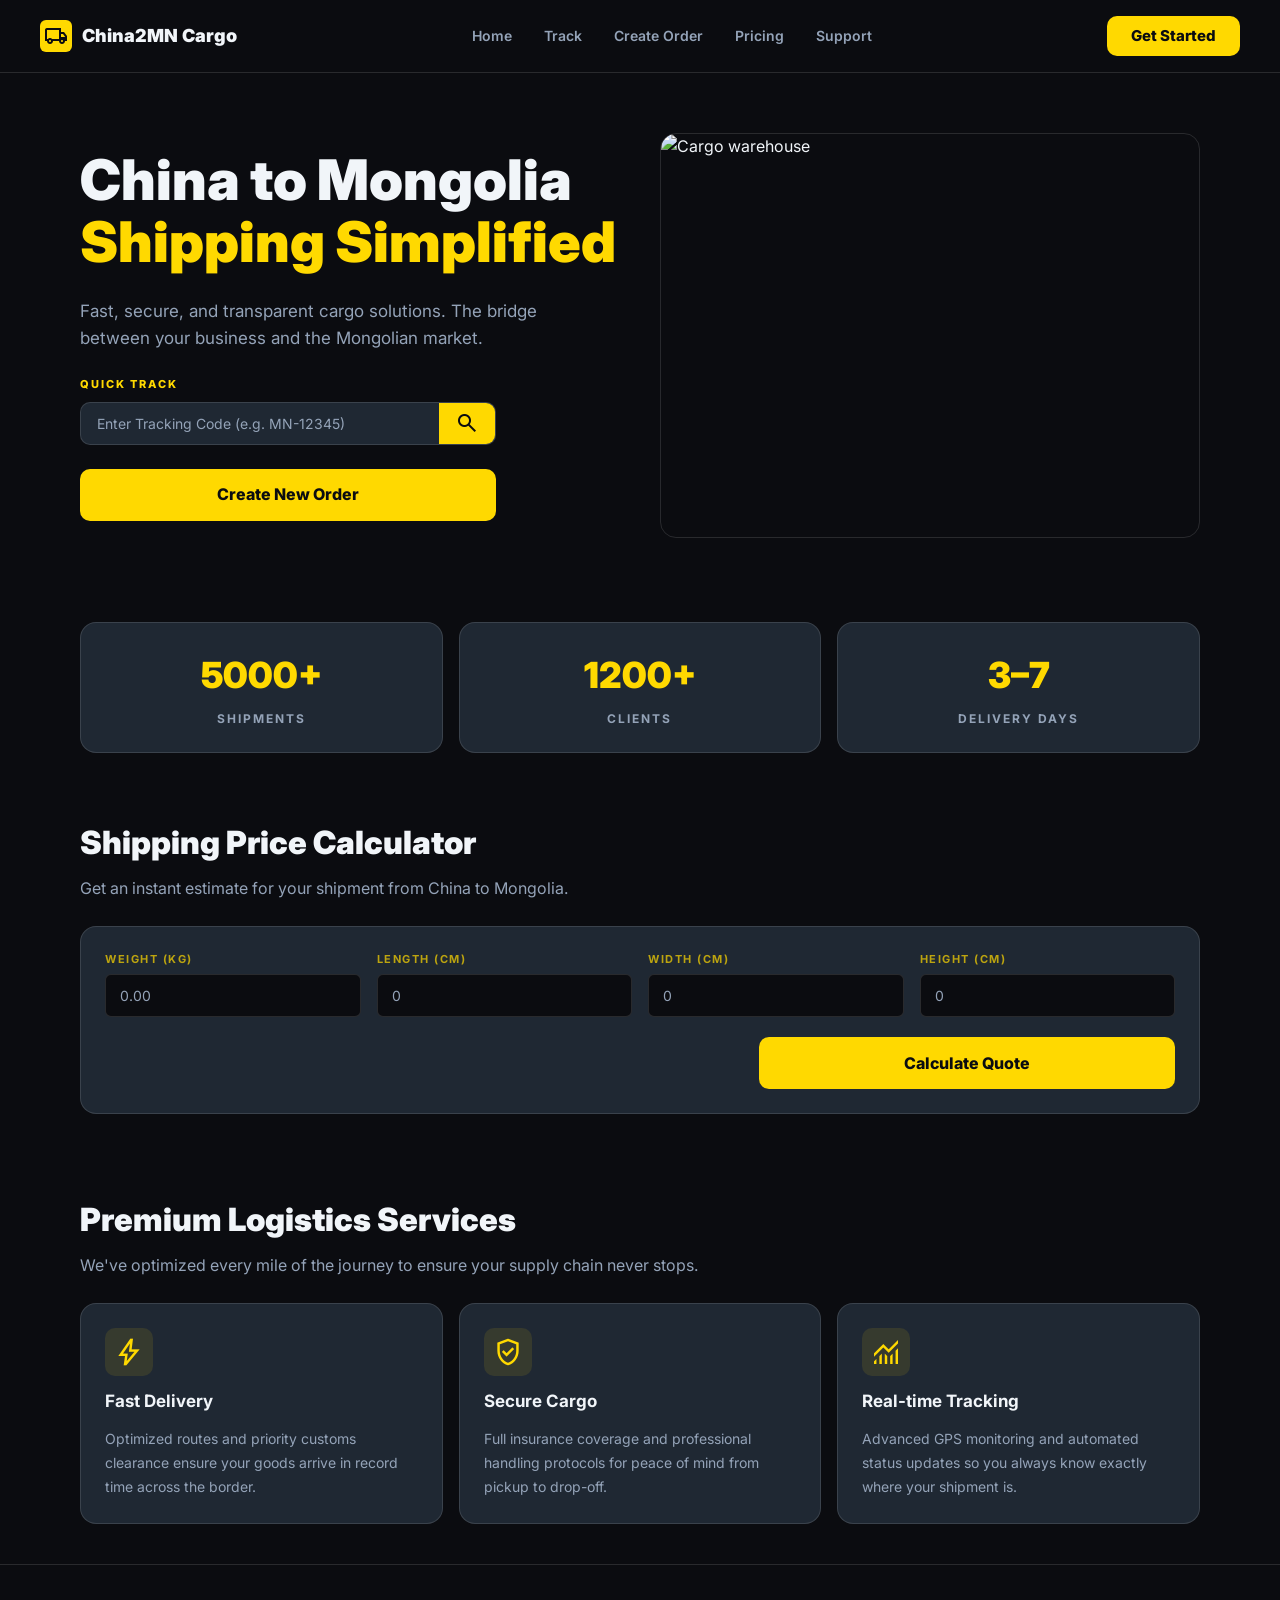
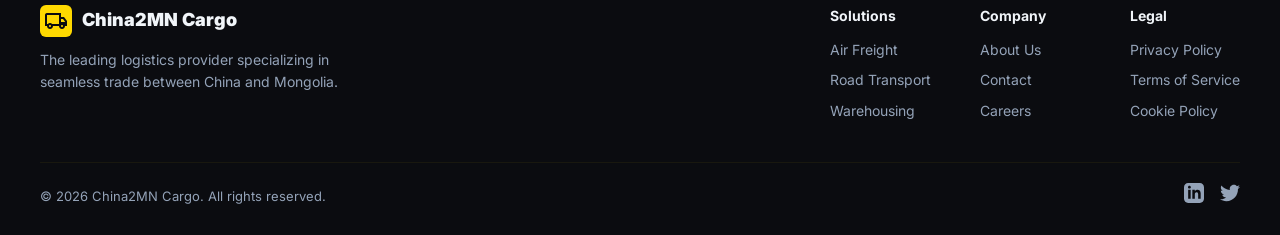
==== index.html @ a844bde8 "added: html n css" ====
<!DOCTYPE html>
<html lang="en">
<head>
  <meta charset="utf-8" />
  <meta name="viewport" content="width=device-width, initial-scale=1.0" />
  <title>China2MN Cargo | Shipping Simplified</title>
  <link rel="stylesheet" href="styles.css" />
  <link href="https://fonts.googleapis.com/css2?family=Inter:wght@400;600;800;900&display=swap" rel="stylesheet" />
  <link href="https://fonts.googleapis.com/css2?family=Material+Symbols+Outlined:wght,FILL@100..700,0..1&display=swap" rel="stylesheet" />
</head>
<body>

  <header>
    <a href="/" class="logo">
      <span class="logo-icon">
        <span class="material-symbols-outlined">local_shipping</span>
      </span>
      China2MN Cargo
    </a>

    <nav>
      <a href="#">Home</a>
      <a href="#">Track</a>
      <a href="#">Create Order</a>
      <a href="#">Pricing</a>
      <a href="#">Support</a>
    </nav>

    <a href="#" class="btn">Get Started</a>
  </header>

  <main>

    <!-- Hero -->
    <section class="hero">
      <div class="hero-text">
        <h1>China to Mongolia <span>Shipping Simplified</span></h1>
        <p>Fast, secure, and transparent cargo solutions. The bridge between your business and the Mongolian market.</p>

        <div class="track">
          <label>Quick Track</label>
          <div class="track-input">
            <input type="text" placeholder="Enter Tracking Code (e.g. MN-12345)" />
            <button>
              <span class="material-symbols-outlined">search</span>
            </button>
          </div>
        </div>

        <a href="#" class="btn big">Create New Order</a>
      </div>

      <div class="hero-img">
        <img
          src="https://lh3.googleusercontent.com/aida-public/[base64]"
          alt="Cargo warehouse"
        />
      </div>
    </section>

    <!-- Stats -->
    <section class="stats">
      <div class="stat">
        <strong>5000+</strong>
        <span>Shipments</span>
      </div>
      <div class="stat">
        <strong>1200+</strong>
        <span>Clients</span>
      </div>
      <div class="stat">
        <strong>3–7</strong>
        <span>Delivery Days</span>
      </div>
    </section>

    <!-- Calculator -->
    <section class="calc">
      <h2>Shipping Price Calculator</h2>
      <p>Get an instant estimate for your shipment from China to Mongolia.</p>

      <form>
        <div class="fields">
          <div class="field">
            <label for="weight">Weight (kg)</label>
            <input id="weight" type="number" placeholder="0.00" />
          </div>
          <div class="field">
            <label for="length">Length (cm)</label>
            <input id="length" type="number" placeholder="0" />
          </div>
          <div class="field">
            <label for="width">Width (cm)</label>
            <input id="width" type="number" placeholder="0" />
          </div>
          <div class="field">
            <label for="height">Height (cm)</label>
            <input id="height" type="number" placeholder="0" />
          </div>
        </div>
        <button type="submit" class="btn big">Calculate Quote</button>
      </form>
    </section>

    <!-- Services -->
    <section class="services">
      <h2>Premium Logistics Services</h2>
      <p>We've optimized every mile of the journey to ensure your supply chain never stops.</p>

      <div class="cards">
        <div class="card">
          <span class="material-symbols-outlined">bolt</span>
          <h3>Fast Delivery</h3>
          <p>Optimized routes and priority customs clearance ensure your goods arrive in record time across the border.</p>
        </div>
        <div class="card">
          <span class="material-symbols-outlined">verified_user</span>
          <h3>Secure Cargo</h3>
          <p>Full insurance coverage and professional handling protocols for peace of mind from pickup to drop-off.</p>
        </div>
        <div class="card">
          <span class="material-symbols-outlined">monitoring</span>
          <h3>Real-time Tracking</h3>
          <p>Advanced GPS monitoring and automated status updates so you always know exactly where your shipment is.</p>
        </div>
      </div>
    </section>

  </main>

  <footer>
    <div class="footer-top">
      <div class="footer-brand">
        <a href="/" class="logo">
          <span class="logo-icon">
            <span class="material-symbols-outlined">local_shipping</span>
          </span>
          China2MN Cargo
        </a>
        <p>The leading logistics provider specializing in seamless trade between China and Mongolia.</p>
      </div>

      <div class="footer-links">
        <div>
          <h4>Solutions</h4>
          <a href="#">Air Freight</a>
          <a href="#">Road Transport</a>
          <a href="#">Warehousing</a>
        </div>
        <div>
          <h4>Company</h4>
          <a href="#">About Us</a>
          <a href="#">Contact</a>
          <a href="#">Careers</a>
        </div>
        <div>
          <h4>Legal</h4>
          <a href="#">Privacy Policy</a>
          <a href="#">Terms of Service</a>
          <a href="#">Cookie Policy</a>
        </div>
      </div>
    </div>

    <div class="footer-bottom">
      <small>© 2026 China2MN Cargo. All rights reserved.</small>
      <div class="socials">
        <a href="#">
          <svg viewBox="0 0 24 24"><path d="M19 0h-14c-2.761 0-5 2.239-5 5v14c0 2.761 2.239 5 5 5h14c2.762 0 5-2.239 5-5v-14c0-2.761-2.238-5-5-5zm-11 19h-3v-11h3v11zm-1.5-12.268c-.966 0-1.75-.79-1.75-1.764s.784-1.764 1.75-1.764 1.75.79 1.75 1.764-.783 1.764-1.75 1.764zm13.5 12.268h-3v-5.604c0-3.368-4-3.113-4 0v5.604h-3v-11h3v1.765c1.396-2.586 7-2.777 7 2.476v6.759z"/></svg>
        </a>
        <a href="#">
          <svg viewBox="0 0 24 24"><path d="M24 4.557c-.883.392-1.832.656-2.828.775 1.017-.609 1.798-1.574 2.165-2.724-.951.564-2.005.974-3.127 1.195-.897-.957-2.178-1.555-3.594-1.555-3.179 0-5.515 2.966-4.797 6.045-4.091-.205-7.719-2.165-10.148-5.144-1.29 2.213-.669 5.108 1.523 6.574-.806-.026-1.566-.247-2.229-.616-.054 2.281 1.581 4.415 3.949 4.89-.693.188-1.452.232-2.224.084.626 1.956 2.444 3.379 4.6 3.419-2.07 1.623-4.678 2.348-7.29 2.04 2.179 1.397 4.768 2.212 7.548 2.212 9.142 0 14.307-7.721 13.995-14.646.962-.695 1.797-1.562 2.457-2.549z"/></svg>
        </a>
      </div>
    </div>
  </footer>

</body>
</html>
---- styles.css ----
:root {
  --yellow: #ffd900;
  --bg: #0b0c10;
  --surface: #1f2833;
  --text: #f1f5f9;
  --muted: #94a3b8;
  --border: rgba(255,255,255,.12);
}

/* === Base === */

* {
  box-sizing: border-box;
  margin: 0;
  padding: 0;
}

body {
  font-family: 'Inter', sans-serif;
  background: var(--bg);
  color: var(--text);
  line-height: 1.6;
}

a {
  color: inherit;
  text-decoration: none;
}

img {
  display: block;
  max-width: 100%;
}


/* === Button === */

.btn {
  display: inline-flex;
  align-items: center;
  justify-content: center;
  background: var(--yellow);
  color: var(--bg);
  border: none;
  border-radius: 10px;
  font-family: inherit;
  font-weight: 800;
  font-size: 15px;
  padding: 0 24px;
  height: 40px;
  cursor: pointer;
}

.btn:hover {
  opacity: 0.85;
}

.btn.big {
  height: 52px;
  font-size: 16px;
  width: 100%;
  max-width: 26rem;
}


/* === Logo === */

.logo {
  display: flex;
  align-items: center;
  gap: 10px;
  font-weight: 900;
  font-size: 18px;
}

.logo-icon {
  display: flex;
  align-items: center;
  justify-content: center;
  width: 32px;
  height: 32px;
  background: var(--yellow);
  border-radius: 6px;
  color: var(--bg);
}


/* === Header === */

header {
  display: flex;
  align-items: center;
  justify-content: space-between;
  gap: 2rem;
  padding: 16px 40px;
  background: var(--bg);
  border-bottom: 1px solid var(--border);
  position: sticky;
  top: 0;
}

header nav {
  display: none;
  gap: 32px;
}

header nav a {
  font-size: 14px;
  font-weight: 600;
  color: var(--muted);
}

header nav a:hover {
  color: var(--yellow);
}

@media (min-width: 768px) {
  header nav {
    display: flex;
  }
}


/* === Hero === */

.hero {
  display: flex;
  flex-direction: column;
  gap: 40px;
  padding: 60px 40px;
  max-width: 1200px;
  margin: 0 auto;
}

@media (min-width: 960px) {
  .hero {
    flex-direction: row;
    align-items: center;
  }
}

.hero-text {
  flex: 1;
  display: flex;
  flex-direction: column;
  gap: 24px;
}

.hero-text h1 {
  font-size: 56px;
  font-weight: 900;
  line-height: 1.1;
}

.hero-text h1 span {
  color: var(--yellow);
}

.hero-text > p {
  font-size: 17px;
  color: var(--muted);
  max-width: 500px;
}

.track label {
  display: block;
  font-size: 11px;
  font-weight: 800;
  text-transform: uppercase;
  letter-spacing: 2px;
  color: var(--yellow);
  margin-bottom: 8px;
}

.track-input {
  display: flex;
  width: 100%;
  max-width: 26rem;
  border: 1px solid var(--border);
  border-radius: 10px;
  overflow: hidden;
  background: var(--surface);
}

.track-input:focus-within {
  border-color: var(--yellow);
}

.track-input input {
  flex: 1;
  background: none;
  border: none;
  outline: none;
  padding: 12px 16px;
  font-family: inherit;
  font-size: 14px;
  color: var(--text);
}

.track-input input::placeholder {
  color: var(--muted);
}

.track-input button {
  display: flex;
  align-items: center;
  padding: 0 16px;
  background: var(--yellow);
  color: var(--bg);
  border: none;
  cursor: pointer;
}

.hero-img {
  flex: 1;
}

.hero-img img {
  width: 100%;
  aspect-ratio: 4/3;
  object-fit: cover;
  border-radius: 16px;
  border: 1px solid var(--border);
}


/* === Stats === */

.stats {
  display: grid;
  grid-template-columns: repeat(3, 1fr);
  gap: 16px;
  padding: 24px 40px;
  max-width: 1200px;
  margin: 0 auto;
}

.stat {
  display: flex;
  flex-direction: column;
  align-items: center;
  gap: 4px;
  padding: 24px;
  text-align: center;
  border: 1px solid var(--border);
  border-radius: 16px;
  background: var(--surface);
}

.stat strong {
  font-size: 36px;
  font-weight: 900;
  color: var(--yellow);
}

.stat span {
  font-size: 12px;
  font-weight: 700;
  text-transform: uppercase;
  letter-spacing: 2px;
  color: var(--muted);
}


/* === Calculator === */

.calc {
  padding: 40px;
  max-width: 1200px;
  margin: 0 auto;
}

.calc h2 {
  font-size: 32px;
  font-weight: 900;
  margin-bottom: 8px;
}

.calc > p {
  color: var(--muted);
  margin-bottom: 24px;
}

.calc form {
  background: var(--surface);
  border: 1px solid var(--border);
  border-radius: 16px;
  padding: 24px;
}

.fields {
  display: grid;
  grid-template-columns: 1fr;
  gap: 16px;
  margin-bottom: 20px;
}

@media (min-width: 640px) {
  .fields { grid-template-columns: repeat(2, 1fr); }
}

@media (min-width: 960px) {
  .fields { grid-template-columns: repeat(4, 1fr); }
}

.field {
  display: flex;
  flex-direction: column;
  gap: 6px;
}

.field label {
  font-size: 11px;
  font-weight: 700;
  text-transform: uppercase;
  letter-spacing: 1.5px;
  color: rgba(255, 217, 0, 0.7);
}

.field input {
  background: var(--bg);
  border: 1px solid var(--border);
  border-radius: 6px;
  padding: 12px 14px;
  font-family: inherit;
  font-size: 14px;
  color: var(--text);
  outline: none;
}

.field input:focus {
  border-color: var(--yellow);
}

.field input::placeholder {
  color: var(--muted);
}

.calc form .btn {
  display: flex;
  margin-left: auto;
}


/* === Services === */

.services {
  padding: 40px;
  max-width: 1200px;
  margin: 0 auto;
}

.services h2 {
  font-size: 32px;
  font-weight: 900;
  margin-bottom: 8px;
}

.services > p {
  color: var(--muted);
  margin-bottom: 24px;
}

.cards {
  display: grid;
  grid-template-columns: 1fr;
  gap: 16px;
}

@media (min-width: 640px) {
  .cards { grid-template-columns: repeat(2, 1fr); }
}

@media (min-width: 960px) {
  .cards { grid-template-columns: repeat(3, 1fr); }
}

.card {
  display: flex;
  flex-direction: column;
  gap: 12px;
  padding: 24px;
  border: 1px solid var(--border);
  border-radius: 16px;
  background: var(--surface);
}

.card:hover {
  border-color: var(--yellow);
}

.card span {
  font-size: 32px;
  color: var(--yellow);
  background: rgba(255, 217, 0, 0.1);
  border-radius: 10px;
  padding: 8px;
  width: fit-content;
}

.card:hover span {
  background: var(--yellow);
  color: var(--bg);
}

.card h3 {
  font-size: 17px;
  font-weight: 700;
}

.card p {
  color: var(--muted);
  font-size: 14px;
  line-height: 1.7;
}


/* === Footer === */

footer {
  border-top: 1px solid var(--border);
  padding: 40px 40px 24px;
}

.footer-top {
  display: flex;
  flex-direction: column;
  gap: 32px;
  max-width: 1200px;
  margin: 0 auto 32px;
}

@media (min-width: 960px) {
  .footer-top {
    flex-direction: row;
    justify-content: space-between;
  }
}

.footer-brand {
  max-width: 300px;
  display: flex;
  flex-direction: column;
  gap: 12px;
}

.footer-brand p {
  color: var(--muted);
  font-size: 14px;
}

.footer-links {
  display: grid;
  grid-template-columns: repeat(3, 1fr);
  gap: 24px 40px;
}

.footer-links h4 {
  font-size: 14px;
  font-weight: 700;
  margin-bottom: 12px;
}

.footer-links a {
  display: block;
  color: var(--muted);
  font-size: 14px;
  margin-bottom: 8px;
}

.footer-links a:hover {
  color: var(--yellow);
}

.footer-bottom {
  display: flex;
  flex-direction: column;
  align-items: center;
  gap: 12px;
  padding-top: 20px;
  border-top: 1px solid rgba(255, 217, 0, 0.06);
  max-width: 1200px;
  margin: 0 auto;
}

@media (min-width: 640px) {
  .footer-bottom {
    flex-direction: row;
    justify-content: space-between;
  }
}

.footer-bottom small {
  font-size: 13px;
  color: var(--muted);
}

.socials {
  display: flex;
  gap: 16px;
}

.socials a {
  color: var(--muted);
}

.socials a:hover {
  color: var(--yellow);
}

.socials svg {
  width: 20px;
  height: 20px;
  fill: currentColor;
}
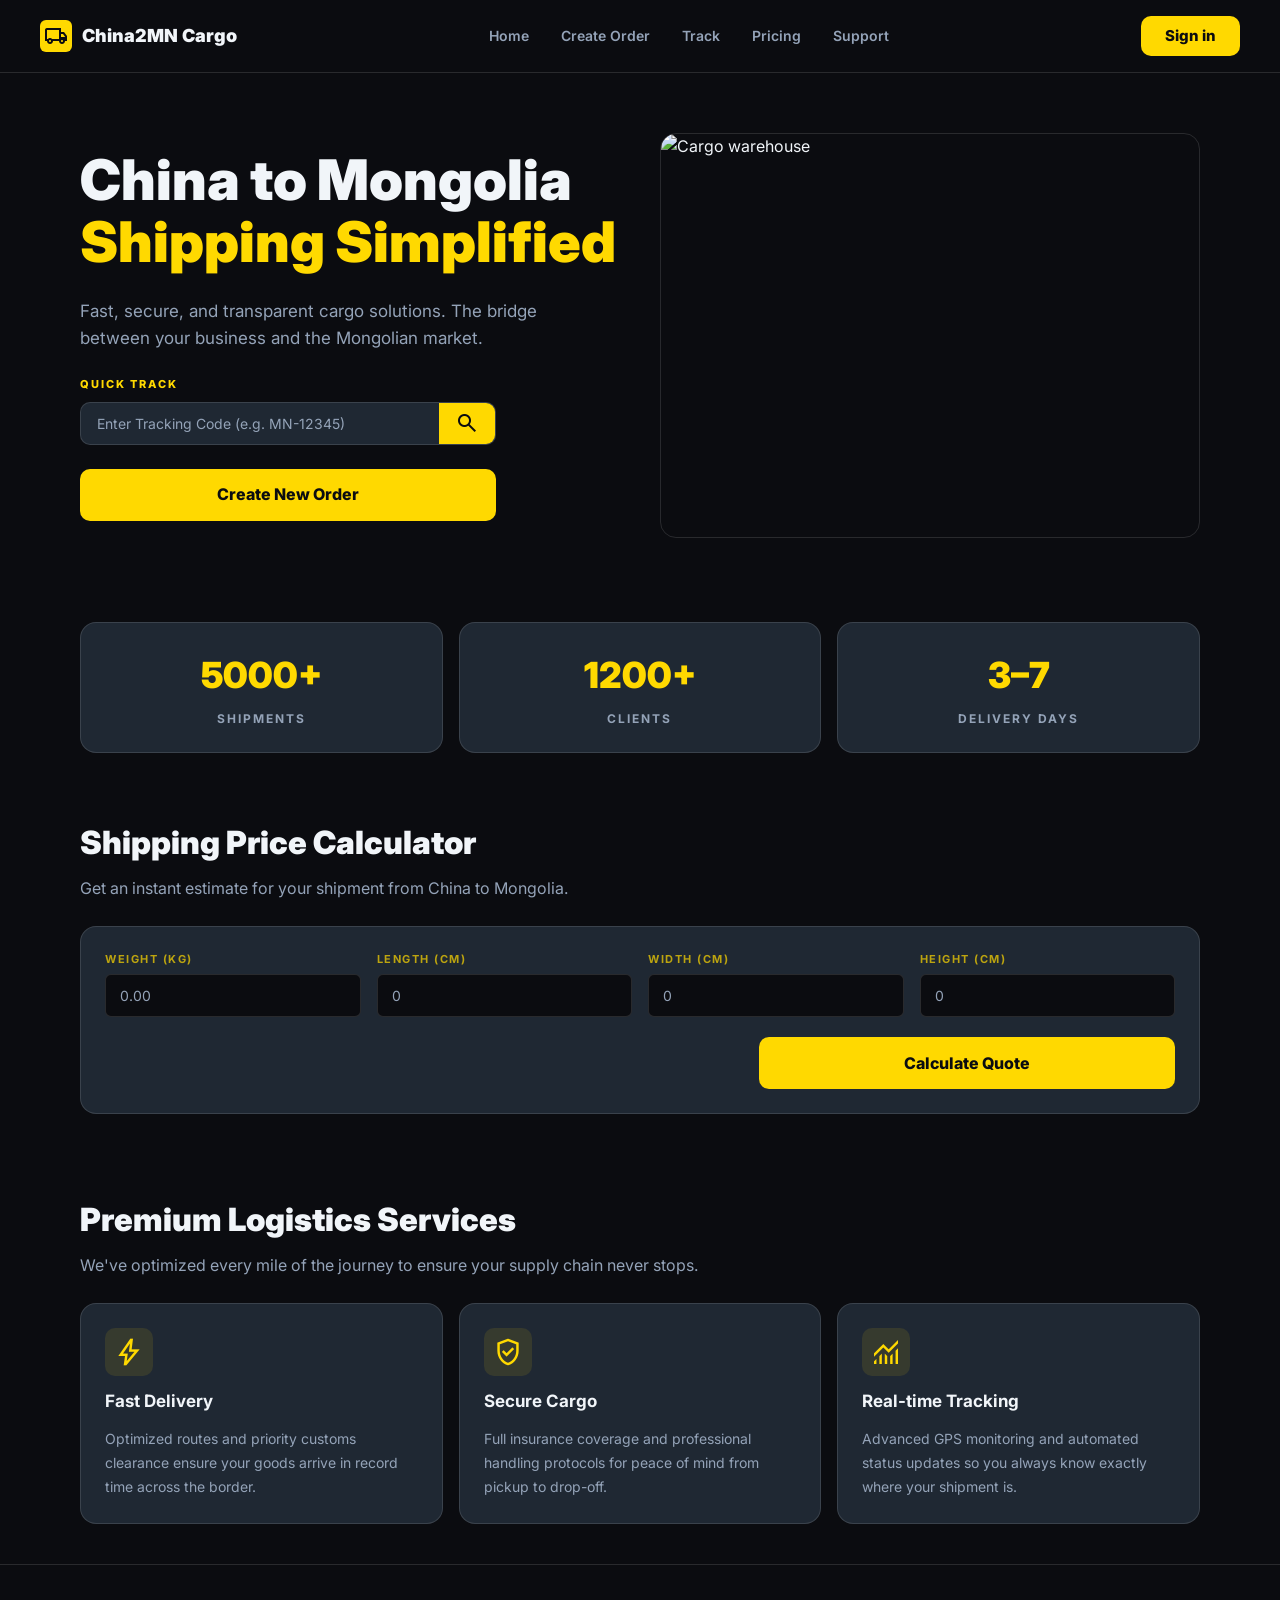
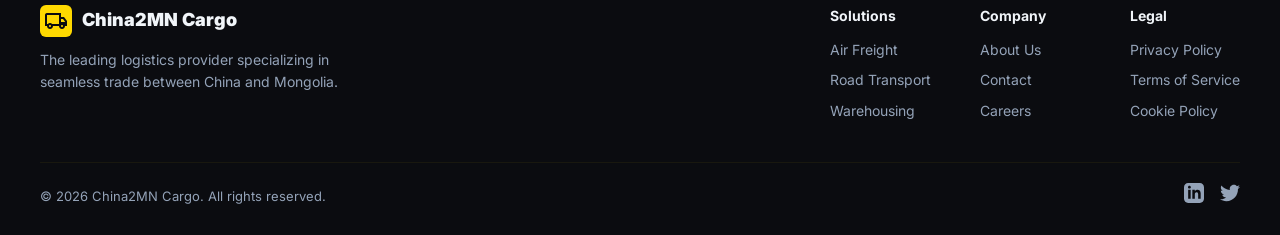
==== commit 1db8df44: "Update title and navigation links in index.html" ====
--- a/index.html
+++ b/index.html
@@ -3,7 +3,7 @@
 <head>
   <meta charset="utf-8" />
   <meta name="viewport" content="width=device-width, initial-scale=1.0" />
-  <title>China2MN Cargo | Shipping Simplified</title>
+  <title>China2MN Cargo</title>
   <link rel="stylesheet" href="styles.css" />
   <link href="https://fonts.googleapis.com/css2?family=Inter:wght@400;600;800;900&display=swap" rel="stylesheet" />
   <link href="https://fonts.googleapis.com/css2?family=Material+Symbols+Outlined:wght,FILL@100..700,0..1&display=swap" rel="stylesheet" />
@@ -20,13 +20,13 @@
 
     <nav>
       <a href="#">Home</a>
+      <a href="#">Create Order</a>
       <a href="#">Track</a>
-      <a href="#">Create Order</a>
       <a href="#">Pricing</a>
       <a href="#">Support</a>
     </nav>
 
-    <a href="#" class="btn">Get Started</a>
+    <a href="#" class="btn">Sign in</a>
   </header>
 
   <main>
@@ -176,4 +176,4 @@
   </footer>
 
 </body>
-</html>+</html>
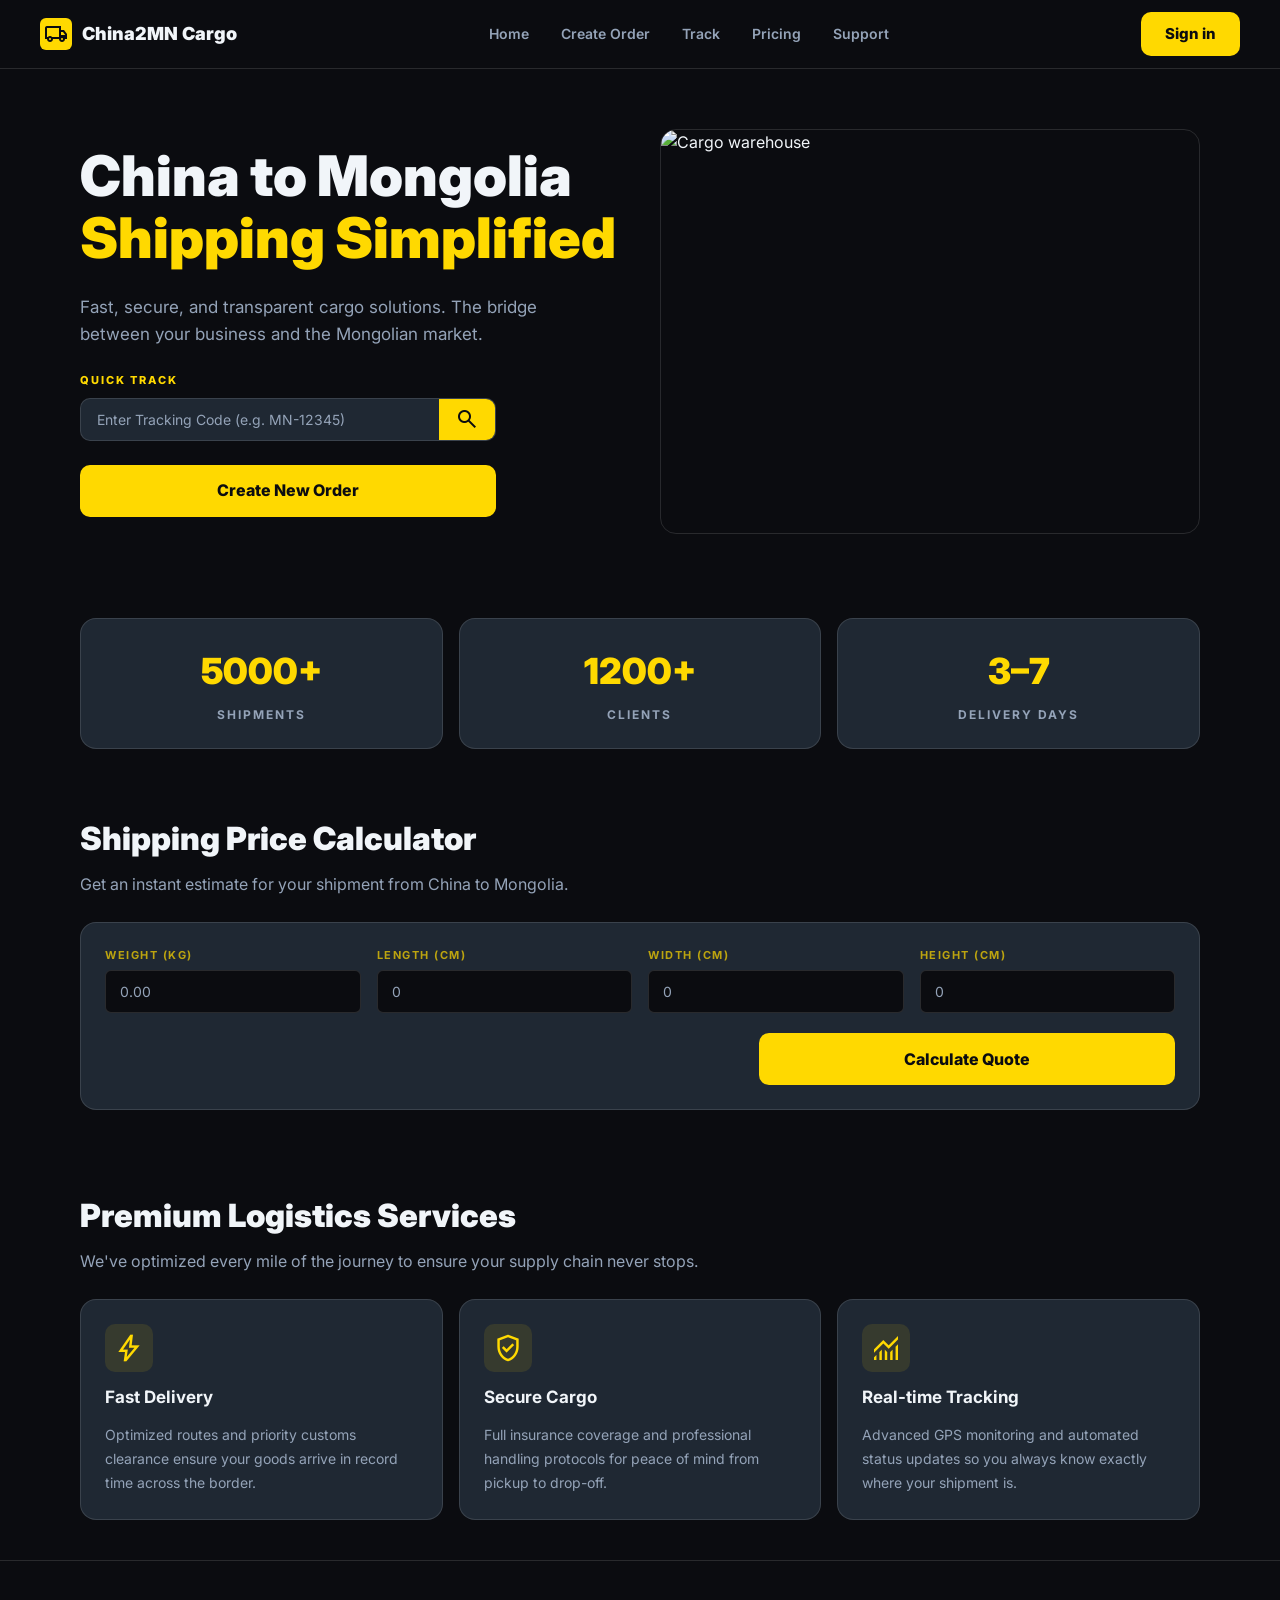
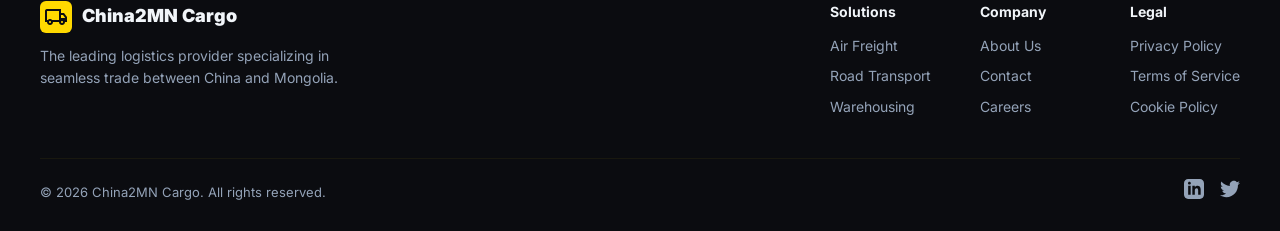
==== commit 5e74d003: "Change logo link from '/' to '#'" ====
--- a/index.html
+++ b/index.html
@@ -11,7 +11,7 @@
 <body>
 
   <header>
-    <a href="/" class="logo">
+    <a href="#" class="logo">
       <span class="logo-icon">
         <span class="material-symbols-outlined">local_shipping</span>
       </span>
--- a/styles.css
+++ b/styles.css
@@ -1,10 +1,13 @@
 :root {
-  --yellow: #ffd900;
-  --bg: #0b0c10;
-  --surface: #1f2833;
-  --text: #f1f5f9;
-  --muted: #94a3b8;
-  --border: rgba(255,255,255,.12);
+--yellow: #ffd900;
+--bg: #0b0c10;
+--surface: #1f2833;
+--text: #f1f5f9;
+--muted: #94a3b8;
+--border: rgba(255,255,255,.12);
+
+/* Responsive spacing */
+--pad: clamp(16px, 4vw, 40px);
 }
 
 /* === Base === */
@@ -13,503 +16,529 @@
   box-sizing: border-box;
   margin: 0;
   padding: 0;
+  }
+
+html {
+scroll-behavior: smooth;
 }
 
 body {
-  font-family: 'Inter', sans-serif;
-  background: var(--bg);
-  color: var(--text);
-  line-height: 1.6;
+font-family: 'Inter', sans-serif;
+background: var(--bg);
+color: var(--text);
+line-height: 1.6;
+overflow-x: hidden;
 }
 
 a {
-  color: inherit;
-  text-decoration: none;
+color: inherit;
+text-decoration: none;
 }
 
 img {
-  display: block;
-  max-width: 100%;
-}
-
+display: block;
+max-width: 100%;
+}
 
 /* === Button === */
 
 .btn {
-  display: inline-flex;
-  align-items: center;
-  justify-content: center;
-  background: var(--yellow);
-  color: var(--bg);
-  border: none;
-  border-radius: 10px;
-  font-family: inherit;
-  font-weight: 800;
-  font-size: 15px;
-  padding: 0 24px;
-  height: 40px;
-  cursor: pointer;
+display: inline-flex;
+align-items: center;
+justify-content: center;
+background: var(--yellow);
+color: var(--bg);
+border: none;
+border-radius: 10px;
+font-family: inherit;
+font-weight: 800;
+font-size: 15px;
+padding: 0 24px;
+min-height: 44px;
+cursor: pointer;
 }
 
 .btn:hover {
-  opacity: 0.85;
+opacity: 0.85;
 }
 
 .btn.big {
-  height: 52px;
-  font-size: 16px;
-  width: 100%;
-  max-width: 26rem;
-}
-
+min-height: 52px;
+font-size: 16px;
+width: 100%;
+max-width: 26rem;
+}
 
 /* === Logo === */
 
 .logo {
-  display: flex;
-  align-items: center;
-  gap: 10px;
-  font-weight: 900;
-  font-size: 18px;
+display: flex;
+align-items: center;
+gap: 10px;
+font-weight: 900;
+font-size: 18px;
 }
 
 .logo-icon {
-  display: flex;
-  align-items: center;
-  justify-content: center;
-  width: 32px;
-  height: 32px;
-  background: var(--yellow);
-  border-radius: 6px;
-  color: var(--bg);
-}
-
+display: flex;
+align-items: center;
+justify-content: center;
+width: 32px;
+height: 32px;
+background: var(--yellow);
+border-radius: 6px;
+color: var(--bg);
+}
 
 /* === Header === */
 
 header {
-  display: flex;
-  align-items: center;
-  justify-content: space-between;
-  gap: 2rem;
-  padding: 16px 40px;
-  background: var(--bg);
-  border-bottom: 1px solid var(--border);
-  position: sticky;
-  top: 0;
+display: flex;
+align-items: center;
+justify-content: space-between;
+gap: 2rem;
+padding: 12px var(--pad);
+background: var(--bg);
+border-bottom: 1px solid var(--border);
+position: sticky;
+top: 0;
+z-index: 100;
 }
 
 header nav {
-  display: none;
-  gap: 32px;
+display: none;
+gap: 32px;
 }
 
 header nav a {
-  font-size: 14px;
-  font-weight: 600;
-  color: var(--muted);
+font-size: 14px;
+font-weight: 600;
+color: var(--muted);
 }
 
 header nav a:hover {
-  color: var(--yellow);
+color: var(--yellow);
 }
 
 @media (min-width: 768px) {
-  header nav {
-    display: flex;
-  }
-}
-
+header nav {
+display: flex;
+}
+}
 
 /* === Hero === */
 
 .hero {
-  display: flex;
-  flex-direction: column;
-  gap: 40px;
-  padding: 60px 40px;
-  max-width: 1200px;
-  margin: 0 auto;
+display: flex;
+flex-direction: column;
+gap: 40px;
+padding: 60px var(--pad);
+max-width: 1200px;
+margin: 0 auto;
 }
 
 @media (min-width: 960px) {
-  .hero {
-    flex-direction: row;
-    align-items: center;
-  }
+.hero {
+flex-direction: row;
+align-items: center;
+}
 }
 
 .hero-text {
-  flex: 1;
-  display: flex;
-  flex-direction: column;
-  gap: 24px;
+flex: 1;
+display: flex;
+flex-direction: column;
+gap: 24px;
 }
 
 .hero-text h1 {
-  font-size: 56px;
-  font-weight: 900;
-  line-height: 1.1;
+font-size: clamp(32px, 6vw, 56px);
+font-weight: 900;
+line-height: 1.1;
 }
 
 .hero-text h1 span {
-  color: var(--yellow);
+color: var(--yellow);
 }
 
 .hero-text > p {
-  font-size: 17px;
-  color: var(--muted);
-  max-width: 500px;
+font-size: 17px;
+color: var(--muted);
+max-width: 500px;
 }
 
 .track label {
-  display: block;
-  font-size: 11px;
-  font-weight: 800;
-  text-transform: uppercase;
-  letter-spacing: 2px;
-  color: var(--yellow);
-  margin-bottom: 8px;
+display: block;
+font-size: 11px;
+font-weight: 800;
+text-transform: uppercase;
+letter-spacing: 2px;
+color: var(--yellow);
+margin-bottom: 8px;
 }
 
 .track-input {
-  display: flex;
-  width: 100%;
-  max-width: 26rem;
-  border: 1px solid var(--border);
-  border-radius: 10px;
-  overflow: hidden;
-  background: var(--surface);
+display: flex;
+width: 100%;
+max-width: 26rem;
+border: 1px solid var(--border);
+border-radius: 10px;
+overflow: hidden;
+background: var(--surface);
 }
 
 .track-input:focus-within {
-  border-color: var(--yellow);
+border-color: var(--yellow);
 }
 
 .track-input input {
-  flex: 1;
-  background: none;
-  border: none;
-  outline: none;
-  padding: 12px 16px;
-  font-family: inherit;
-  font-size: 14px;
-  color: var(--text);
+flex: 1;
+background: none;
+border: none;
+outline: none;
+padding: 12px 16px;
+font-family: inherit;
+font-size: 14px;
+color: var(--text);
 }
 
 .track-input input::placeholder {
-  color: var(--muted);
+color: var(--muted);
 }
 
 .track-input button {
-  display: flex;
-  align-items: center;
-  padding: 0 16px;
-  background: var(--yellow);
-  color: var(--bg);
-  border: none;
-  cursor: pointer;
+display: flex;
+align-items: center;
+padding: 0 16px;
+background: var(--yellow);
+color: var(--bg);
+border: none;
+cursor: pointer;
 }
 
 .hero-img {
-  flex: 1;
+flex: 1;
 }
 
 .hero-img img {
-  width: 100%;
-  aspect-ratio: 4/3;
-  object-fit: cover;
-  border-radius: 16px;
-  border: 1px solid var(--border);
-}
-
+width: 100%;
+aspect-ratio: 4/3;
+object-fit: cover;
+border-radius: 16px;
+border: 1px solid var(--border);
+}
+
+@media (max-width: 600px) {
+.hero-img img {
+aspect-ratio: 16/10;
+}
+}
 
 /* === Stats === */
 
 .stats {
-  display: grid;
-  grid-template-columns: repeat(3, 1fr);
-  gap: 16px;
-  padding: 24px 40px;
-  max-width: 1200px;
-  margin: 0 auto;
+display: grid;
+grid-template-columns: 1fr;
+gap: 16px;
+padding: 24px var(--pad);
+max-width: 1200px;
+margin: 0 auto;
+}
+
+@media (min-width: 500px) {
+.stats {
+grid-template-columns: repeat(2, 1fr);
+}
+}
+
+@media (min-width: 900px) {
+.stats {
+grid-template-columns: repeat(3, 1fr);
+}
 }
 
 .stat {
-  display: flex;
-  flex-direction: column;
-  align-items: center;
-  gap: 4px;
-  padding: 24px;
-  text-align: center;
-  border: 1px solid var(--border);
-  border-radius: 16px;
-  background: var(--surface);
+display: flex;
+flex-direction: column;
+align-items: center;
+gap: 4px;
+padding: 24px;
+text-align: center;
+border: 1px solid var(--border);
+border-radius: 16px;
+background: var(--surface);
 }
 
 .stat strong {
-  font-size: 36px;
-  font-weight: 900;
-  color: var(--yellow);
+font-size: 36px;
+font-weight: 900;
+color: var(--yellow);
 }
 
 .stat span {
-  font-size: 12px;
-  font-weight: 700;
-  text-transform: uppercase;
-  letter-spacing: 2px;
-  color: var(--muted);
-}
-
+font-size: 12px;
+font-weight: 700;
+text-transform: uppercase;
+letter-spacing: 2px;
+color: var(--muted);
+}
 
 /* === Calculator === */
 
 .calc {
-  padding: 40px;
-  max-width: 1200px;
-  margin: 0 auto;
+padding: 40px var(--pad);
+max-width: 1200px;
+margin: 0 auto;
 }
 
 .calc h2 {
-  font-size: 32px;
-  font-weight: 900;
-  margin-bottom: 8px;
+font-size: 32px;
+font-weight: 900;
+margin-bottom: 8px;
 }
 
 .calc > p {
-  color: var(--muted);
-  margin-bottom: 24px;
+color: var(--muted);
+margin-bottom: 24px;
 }
 
 .calc form {
-  background: var(--surface);
-  border: 1px solid var(--border);
-  border-radius: 16px;
-  padding: 24px;
+background: var(--surface);
+border: 1px solid var(--border);
+border-radius: 16px;
+padding: 24px;
 }
 
 .fields {
-  display: grid;
-  grid-template-columns: 1fr;
-  gap: 16px;
-  margin-bottom: 20px;
+display: grid;
+grid-template-columns: 1fr;
+gap: 16px;
+margin-bottom: 20px;
+}
+
+@media (min-width: 600px) {
+.fields { grid-template-columns: repeat(2, 1fr); }
+}
+
+@media (min-width: 900px) {
+.fields { grid-template-columns: repeat(3, 1fr); }
+}
+
+@media (min-width: 1200px) {
+.fields { grid-template-columns: repeat(4, 1fr); }
+}
+
+.field {
+display: flex;
+flex-direction: column;
+gap: 6px;
+}
+
+.field label {
+font-size: 11px;
+font-weight: 700;
+text-transform: uppercase;
+letter-spacing: 1.5px;
+color: rgba(255, 217, 0, 0.7);
+}
+
+.field input {
+background: var(--bg);
+border: 1px solid var(--border);
+border-radius: 6px;
+padding: 12px 14px;
+font-family: inherit;
+font-size: 14px;
+color: var(--text);
+outline: none;
+}
+
+.field input:focus {
+border-color: var(--yellow);
+}
+
+.field input::placeholder {
+color: var(--muted);
+}
+
+.calc form .btn {
+display: flex;
+margin-left: auto;
+}
+
+/* === Services === */
+
+.services {
+padding: 40px var(--pad);
+max-width: 1200px;
+margin: 0 auto;
+}
+
+.services h2 {
+font-size: 32px;
+font-weight: 900;
+margin-bottom: 8px;
+}
+
+.services > p {
+color: var(--muted);
+margin-bottom: 24px;
+}
+
+.cards {
+display: grid;
+grid-template-columns: 1fr;
+gap: 16px;
+}
+
+@media (min-width: 500px) {
+.cards { grid-template-columns: repeat(2, 1fr); }
+}
+
+@media (min-width: 1000px) {
+.cards { grid-template-columns: repeat(3, 1fr); }
+}
+
+.card {
+display: flex;
+flex-direction: column;
+gap: 12px;
+padding: 24px;
+border: 1px solid var(--border);
+border-radius: 16px;
+background: var(--surface);
+}
+
+.card:hover {
+border-color: var(--yellow);
+}
+
+.card span {
+font-size: 32px;
+color: var(--yellow);
+background: rgba(255, 217, 0, 0.1);
+border-radius: 10px;
+padding: 8px;
+width: fit-content;
+}
+
+.card:hover span {
+background: var(--yellow);
+color: var(--bg);
+}
+
+.card h3 {
+font-size: 17px;
+font-weight: 700;
+}
+
+.card p {
+color: var(--muted);
+font-size: 14px;
+line-height: 1.7;
+}
+
+/* === Footer === */
+
+footer {
+border-top: 1px solid var(--border);
+padding: 40px var(--pad) 24px;
+}
+
+.footer-top {
+display: flex;
+flex-direction: column;
+gap: 32px;
+max-width: 1200px;
+margin: 0 auto 32px;
+}
+
+@media (min-width: 960px) {
+.footer-top {
+flex-direction: row;
+justify-content: space-between;
+}
+}
+
+.footer-brand {
+max-width: 300px;
+display: flex;
+flex-direction: column;
+gap: 12px;
+}
+
+.footer-brand p {
+color: var(--muted);
+font-size: 14px;
+}
+
+.footer-links {
+display: grid;
+grid-template-columns: repeat(2, 1fr);
+gap: 24px 40px;
 }
 
 @media (min-width: 640px) {
-  .fields { grid-template-columns: repeat(2, 1fr); }
-}
-
-@media (min-width: 960px) {
-  .fields { grid-template-columns: repeat(4, 1fr); }
-}
-
-.field {
-  display: flex;
-  flex-direction: column;
-  gap: 6px;
-}
-
-.field label {
-  font-size: 11px;
-  font-weight: 700;
-  text-transform: uppercase;
-  letter-spacing: 1.5px;
-  color: rgba(255, 217, 0, 0.7);
-}
-
-.field input {
-  background: var(--bg);
-  border: 1px solid var(--border);
-  border-radius: 6px;
-  padding: 12px 14px;
-  font-family: inherit;
-  font-size: 14px;
-  color: var(--text);
-  outline: none;
-}
-
-.field input:focus {
-  border-color: var(--yellow);
-}
-
-.field input::placeholder {
-  color: var(--muted);
-}
-
-.calc form .btn {
-  display: flex;
-  margin-left: auto;
-}
-
-
-/* === Services === */
-
-.services {
-  padding: 40px;
-  max-width: 1200px;
-  margin: 0 auto;
-}
-
-.services h2 {
-  font-size: 32px;
-  font-weight: 900;
-  margin-bottom: 8px;
-}
-
-.services > p {
-  color: var(--muted);
-  margin-bottom: 24px;
-}
-
-.cards {
-  display: grid;
-  grid-template-columns: 1fr;
-  gap: 16px;
+.footer-links {
+grid-template-columns: repeat(3, 1fr);
+}
+}
+
+.footer-links h4 {
+font-size: 14px;
+font-weight: 700;
+margin-bottom: 12px;
+}
+
+.footer-links a {
+display: block;
+color: var(--muted);
+font-size: 14px;
+margin-bottom: 8px;
+}
+
+.footer-links a:hover {
+color: var(--yellow);
+}
+
+.footer-bottom {
+display: flex;
+flex-direction: column;
+align-items: center;
+gap: 12px;
+padding-top: 20px;
+border-top: 1px solid rgba(255, 217, 0, 0.06);
+max-width: 1200px;
+margin: 0 auto;
 }
 
 @media (min-width: 640px) {
-  .cards { grid-template-columns: repeat(2, 1fr); }
-}
-
-@media (min-width: 960px) {
-  .cards { grid-template-columns: repeat(3, 1fr); }
-}
-
-.card {
-  display: flex;
-  flex-direction: column;
-  gap: 12px;
-  padding: 24px;
-  border: 1px solid var(--border);
-  border-radius: 16px;
-  background: var(--surface);
-}
-
-.card:hover {
-  border-color: var(--yellow);
-}
-
-.card span {
-  font-size: 32px;
-  color: var(--yellow);
-  background: rgba(255, 217, 0, 0.1);
-  border-radius: 10px;
-  padding: 8px;
-  width: fit-content;
-}
-
-.card:hover span {
-  background: var(--yellow);
-  color: var(--bg);
-}
-
-.card h3 {
-  font-size: 17px;
-  font-weight: 700;
-}
-
-.card p {
-  color: var(--muted);
-  font-size: 14px;
-  line-height: 1.7;
-}
-
-
-/* === Footer === */
-
-footer {
-  border-top: 1px solid var(--border);
-  padding: 40px 40px 24px;
-}
-
-.footer-top {
-  display: flex;
-  flex-direction: column;
-  gap: 32px;
-  max-width: 1200px;
-  margin: 0 auto 32px;
-}
-
-@media (min-width: 960px) {
-  .footer-top {
-    flex-direction: row;
-    justify-content: space-between;
-  }
-}
-
-.footer-brand {
-  max-width: 300px;
-  display: flex;
-  flex-direction: column;
-  gap: 12px;
-}
-
-.footer-brand p {
-  color: var(--muted);
-  font-size: 14px;
-}
-
-.footer-links {
-  display: grid;
-  grid-template-columns: repeat(3, 1fr);
-  gap: 24px 40px;
-}
-
-.footer-links h4 {
-  font-size: 14px;
-  font-weight: 700;
-  margin-bottom: 12px;
-}
-
-.footer-links a {
-  display: block;
-  color: var(--muted);
-  font-size: 14px;
-  margin-bottom: 8px;
-}
-
-.footer-links a:hover {
-  color: var(--yellow);
-}
-
 .footer-bottom {
-  display: flex;
-  flex-direction: column;
-  align-items: center;
-  gap: 12px;
-  padding-top: 20px;
-  border-top: 1px solid rgba(255, 217, 0, 0.06);
-  max-width: 1200px;
-  margin: 0 auto;
-}
-
-@media (min-width: 640px) {
-  .footer-bottom {
-    flex-direction: row;
-    justify-content: space-between;
-  }
+flex-direction: row;
+justify-content: space-between;
+}
 }
 
 .footer-bottom small {
-  font-size: 13px;
-  color: var(--muted);
+font-size: 13px;
+color: var(--muted);
 }
 
 .socials {
-  display: flex;
-  gap: 16px;
+display: flex;
+gap: 16px;
 }
 
 .socials a {
-  color: var(--muted);
+color: var(--muted);
 }
 
 .socials a:hover {
-  color: var(--yellow);
+color: var(--yellow);
 }
 
 .socials svg {
-  width: 20px;
-  height: 20px;
-  fill: currentColor;
-}+width: 20px;
+height: 20px;
+fill: currentColor;
+}
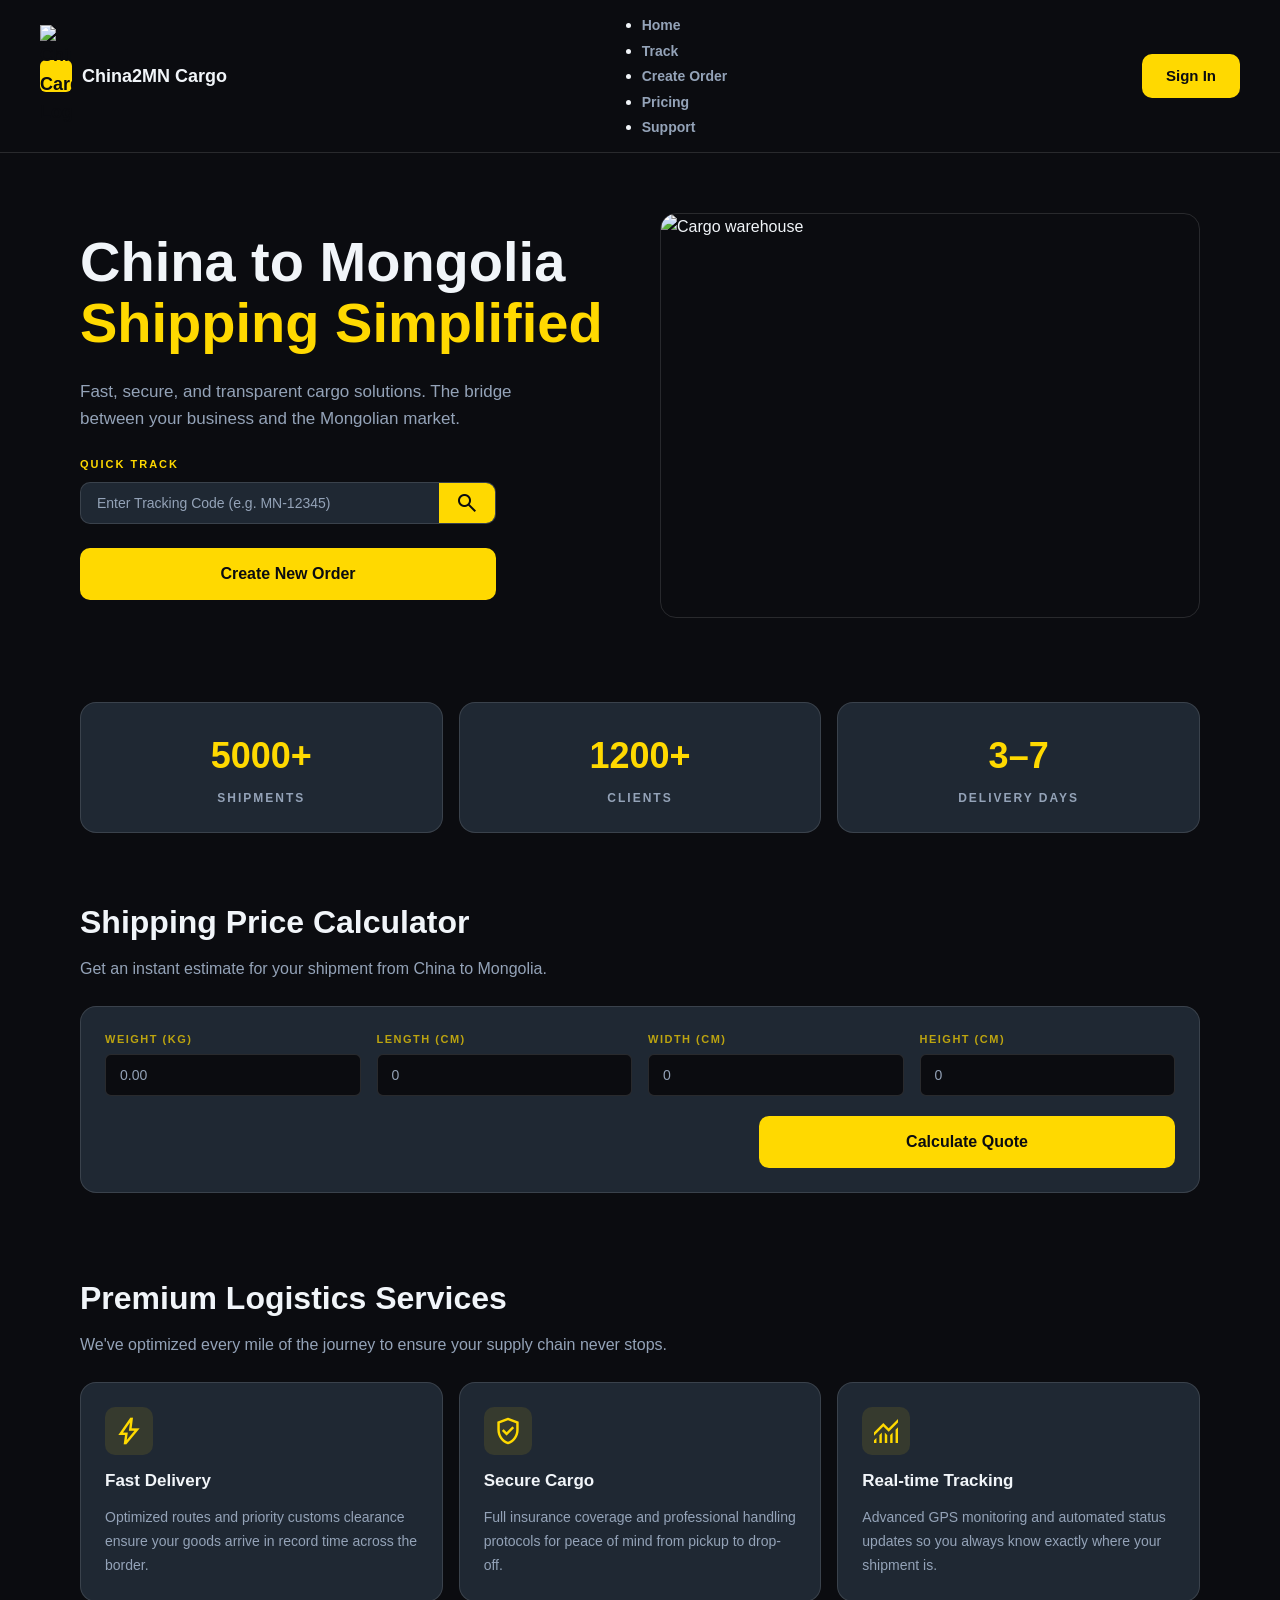
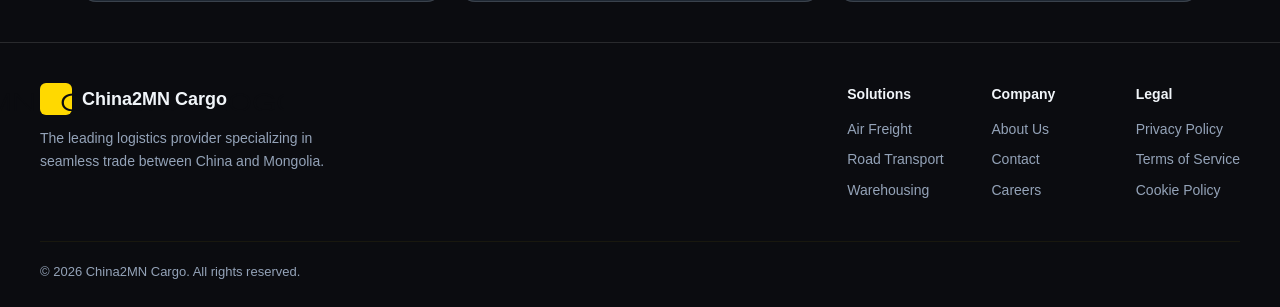
==== commit 61518f1b: "change tags" ====
--- a/index.html
+++ b/index.html
@@ -5,32 +5,46 @@
   <meta name="viewport" content="width=device-width, initial-scale=1.0" />
   <title>China2MN Cargo</title>
   <link rel="stylesheet" href="styles.css" />
-  <link href="https://fonts.googleapis.com/css2?family=Inter:wght@400;600;800;900&display=swap" rel="stylesheet" />
   <link href="https://fonts.googleapis.com/css2?family=Material+Symbols+Outlined:wght,FILL@100..700,0..1&display=swap" rel="stylesheet" />
 </head>
 <body>
 
   <header>
-    <a href="#" class="logo">
+    <a href="/" class="logo">
       <span class="logo-icon">
-        <span class="material-symbols-outlined">local_shipping</span>
+        <img src="logo.png" alt="China2MN Cargo Logo" />
       </span>
       China2MN Cargo
     </a>
 
     <nav>
-      <a href="#">Home</a>
-      <a href="#">Create Order</a>
-      <a href="#">Track</a>
-      <a href="#">Pricing</a>
-      <a href="#">Support</a>
+      <ul>
+        <li><a href="#">Home</a></li>
+        <li><a href="#">Track</a></li>
+        <li><a href="#">Create Order</a></li>
+        <li><a href="#">Pricing</a></li>
+        <li><a href="#">Support</a></li>
+      </ul>
     </nav>
 
-    <a href="#" class="btn">Sign in</a>
+    <button class="btn">Sign In</button>
+    <!-- <button class="btn" onclick="document.getElementById('signin-modal').style.display='flex'">Sign in</button> -->
   </header>
 
+  <!-- Sign In hiih tsonh (claude)
+  <div id="signin-modal" style="display:none;position:fixed;inset:0;background:rgba(0,0,0,0.5);z-index:999;align-items:center;justify-content:center;">
+    <div style="background:#fff;padding:32px;border-radius:12px;min-width:320px;position:relative;">
+      <button onclick="document.getElementById('signin-modal').style.display='none'" style="position:absolute;top:12px;right:16px;background:none;border:none;font-size:1.2rem;cursor:pointer;">✕</button>
+      <h2>Sign In</h2>
+      <p>Sign in to your China2MN Cargo account.</p>
+      <label>Email<br/><input type="email" placeholder="you@example.com" style="width:100%;margin:8px 0 16px;padding:8px;" /></label>
+      <label>Password<br/><input type="password" placeholder="••••••••" style="width:100%;margin:8px 0 16px;padding:8px;" /></label>
+      <button class="btn" style="width:100%;">Sign In</button>
+    </div>
+  </div>
+  -->
+
   <main>
-
     <!-- Hero -->
     <section class="hero">
       <div class="hero-text">
@@ -51,27 +65,24 @@
       </div>
 
       <div class="hero-img">
-        <img
-          src="https://lh3.googleusercontent.com/aida-public/[base64]"
-          alt="Cargo warehouse"
-        />
+        <img src="hero-img.png" alt="Cargo warehouse"/>
       </div>
     </section>
 
     <!-- Stats -->
     <section class="stats">
-      <div class="stat">
+      <article class="stat">
         <strong>5000+</strong>
         <span>Shipments</span>
-      </div>
-      <div class="stat">
+      </article>
+      <article class="stat">
         <strong>1200+</strong>
         <span>Clients</span>
-      </div>
-      <div class="stat">
+      </article>
+      <article class="stat">
         <strong>3–7</strong>
         <span>Delivery Days</span>
-      </div>
+      </article>
     </section>
 
     <!-- Calculator -->
@@ -108,21 +119,21 @@
       <p>We've optimized every mile of the journey to ensure your supply chain never stops.</p>
 
       <div class="cards">
-        <div class="card">
+        <article class="card">
           <span class="material-symbols-outlined">bolt</span>
           <h3>Fast Delivery</h3>
           <p>Optimized routes and priority customs clearance ensure your goods arrive in record time across the border.</p>
-        </div>
-        <div class="card">
+        </article>
+        <article class="card">
           <span class="material-symbols-outlined">verified_user</span>
           <h3>Secure Cargo</h3>
           <p>Full insurance coverage and professional handling protocols for peace of mind from pickup to drop-off.</p>
-        </div>
-        <div class="card">
+        </article>
+        <article class="card">
           <span class="material-symbols-outlined">monitoring</span>
           <h3>Real-time Tracking</h3>
           <p>Advanced GPS monitoring and automated status updates so you always know exactly where your shipment is.</p>
-        </div>
+        </article>
       </div>
     </section>
 
@@ -133,7 +144,9 @@
       <div class="footer-brand">
         <a href="/" class="logo">
           <span class="logo-icon">
-            <span class="material-symbols-outlined">local_shipping</span>
+            <span class="material-symbols-outlined">
+              <img src="logo.png" alt="China2MN Cargo Logo" />
+            </span>
           </span>
           China2MN Cargo
         </a>
@@ -141,37 +154,29 @@
       </div>
 
       <div class="footer-links">
-        <div>
+        <section>
           <h4>Solutions</h4>
           <a href="#">Air Freight</a>
           <a href="#">Road Transport</a>
           <a href="#">Warehousing</a>
-        </div>
-        <div>
+        </section>
+        <section>
           <h4>Company</h4>
           <a href="#">About Us</a>
           <a href="#">Contact</a>
           <a href="#">Careers</a>
-        </div>
-        <div>
+        </section>
+        <section>
           <h4>Legal</h4>
           <a href="#">Privacy Policy</a>
           <a href="#">Terms of Service</a>
           <a href="#">Cookie Policy</a>
-        </div>
+        </section>
       </div>
     </div>
 
     <div class="footer-bottom">
       <small>© 2026 China2MN Cargo. All rights reserved.</small>
-      <div class="socials">
-        <a href="#">
-          <svg viewBox="0 0 24 24"><path d="M19 0h-14c-2.761 0-5 2.239-5 5v14c0 2.761 2.239 5 5 5h14c2.762 0 5-2.239 5-5v-14c0-2.761-2.238-5-5-5zm-11 19h-3v-11h3v11zm-1.5-12.268c-.966 0-1.75-.79-1.75-1.764s.784-1.764 1.75-1.764 1.75.79 1.75 1.764-.783 1.764-1.75 1.764zm13.5 12.268h-3v-5.604c0-3.368-4-3.113-4 0v5.604h-3v-11h3v1.765c1.396-2.586 7-2.777 7 2.476v6.759z"/></svg>
-        </a>
-        <a href="#">
-          <svg viewBox="0 0 24 24"><path d="M24 4.557c-.883.392-1.832.656-2.828.775 1.017-.609 1.798-1.574 2.165-2.724-.951.564-2.005.974-3.127 1.195-.897-.957-2.178-1.555-3.594-1.555-3.179 0-5.515 2.966-4.797 6.045-4.091-.205-7.719-2.165-10.148-5.144-1.29 2.213-.669 5.108 1.523 6.574-.806-.026-1.566-.247-2.229-.616-.054 2.281 1.581 4.415 3.949 4.89-.693.188-1.452.232-2.224.084.626 1.956 2.444 3.379 4.6 3.419-2.07 1.623-4.678 2.348-7.29 2.04 2.179 1.397 4.768 2.212 7.548 2.212 9.142 0 14.307-7.721 13.995-14.646.962-.695 1.797-1.562 2.457-2.549z"/></svg>
-        </a>
-      </div>
     </div>
   </footer>
 
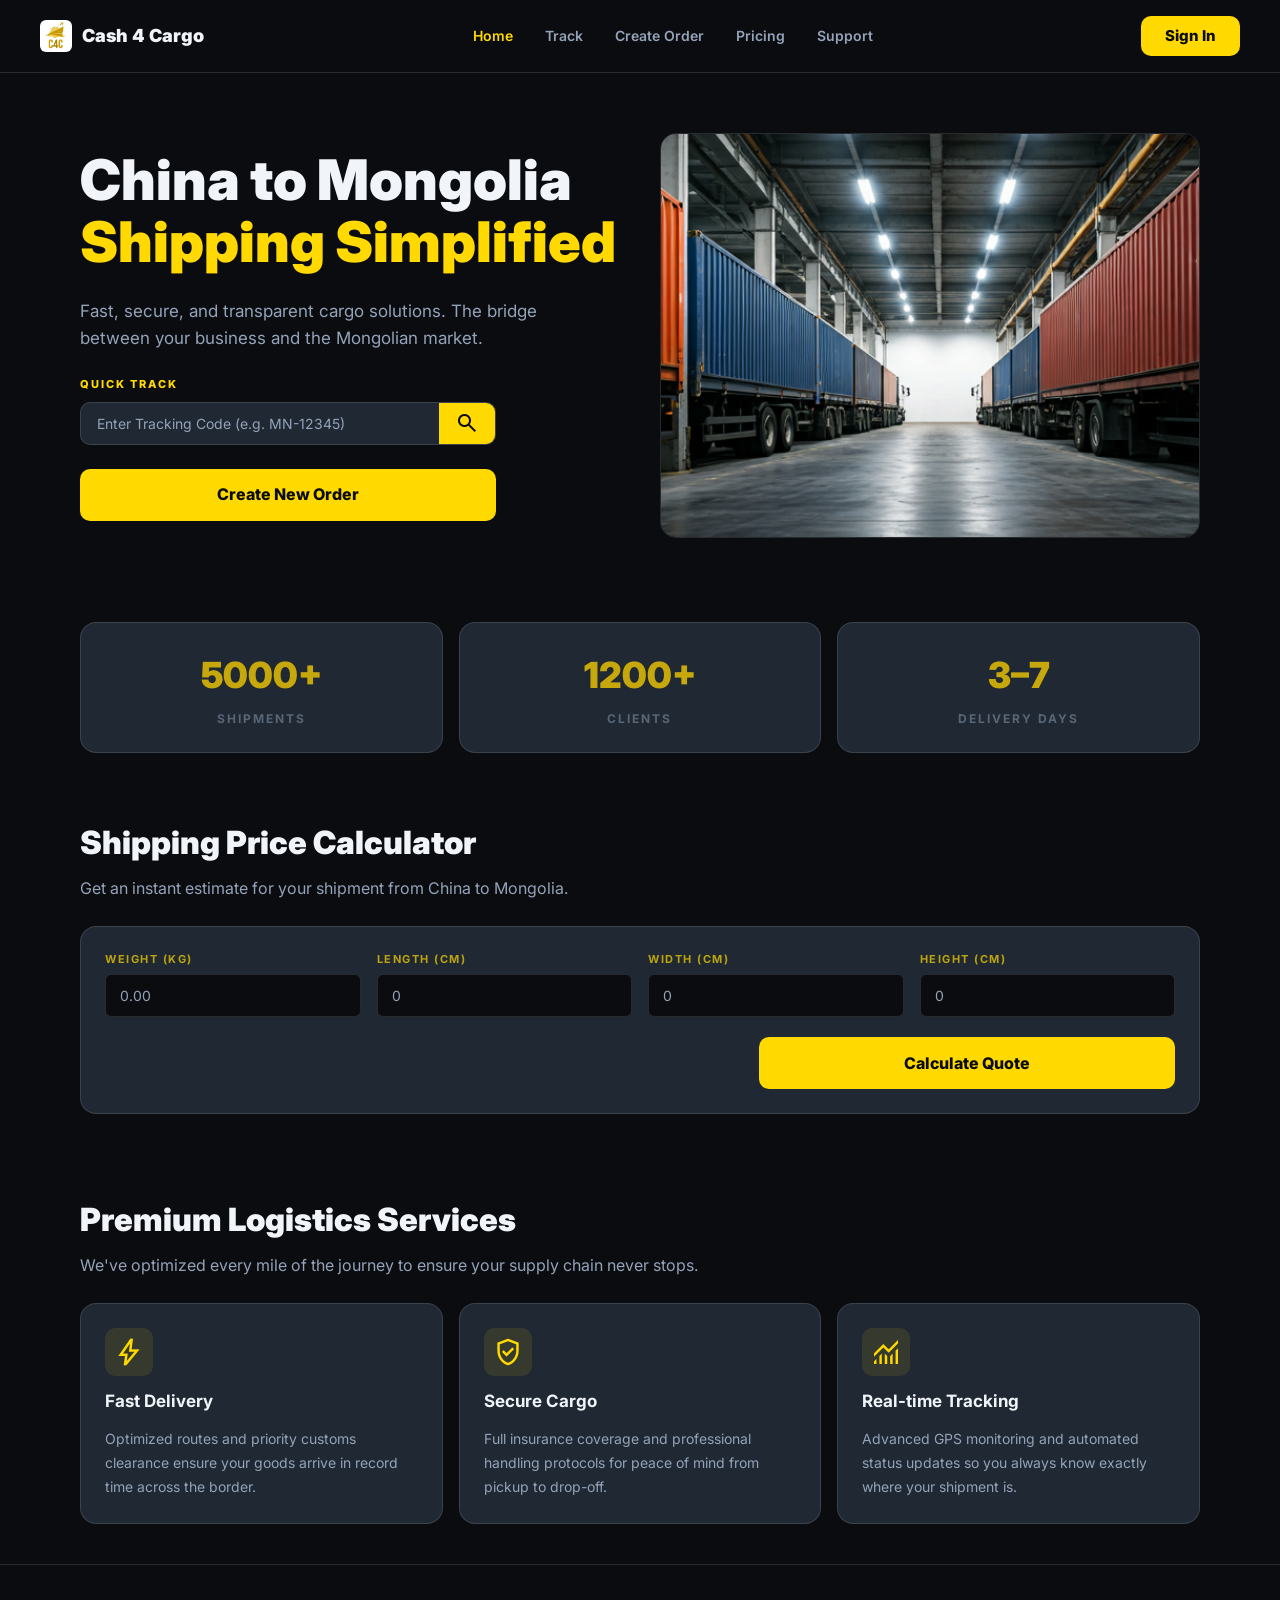
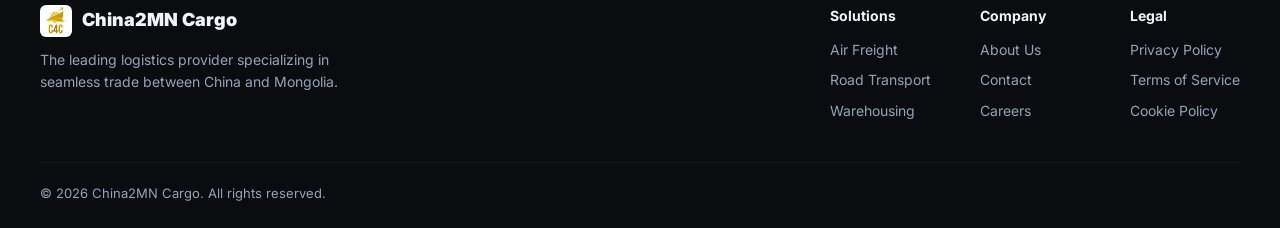
==== commit 09a386e8: "added: support n track" ====
--- a/index.html
+++ b/index.html
@@ -3,46 +3,58 @@
 <head>
   <meta charset="utf-8" />
   <meta name="viewport" content="width=device-width, initial-scale=1.0" />
-  <title>China2MN Cargo</title>
+  <title>Cash 4 Cargo</title>
   <link rel="stylesheet" href="styles.css" />
+  <link href="https://fonts.googleapis.com/css2?family=Inter:wght@400;500;600;700;900&display=swap" rel="stylesheet" />
   <link href="https://fonts.googleapis.com/css2?family=Material+Symbols+Outlined:wght,FILL@100..700,0..1&display=swap" rel="stylesheet" />
 </head>
 <body>
 
+  <!-- Checkbox toggle for sign-in panel -->
+  <input type="checkbox" id="signin-toggle" hidden />
+
   <header>
-    <a href="/" class="logo">
+    <a href="index.html" class="logo">
       <span class="logo-icon">
-        <img src="logo.png" alt="China2MN Cargo Logo" />
+        <img src="logo.png" alt="Cash 4 Cargo Logo" />
       </span>
-      China2MN Cargo
+      Cash 4 Cargo
     </a>
 
     <nav>
       <ul>
-        <li><a href="#">Home</a></li>
-        <li><a href="#">Track</a></li>
-        <li><a href="#">Create Order</a></li>
-        <li><a href="#">Pricing</a></li>
-        <li><a href="#">Support</a></li>
+        <li><a href="index.html" class="active">Home</a></li>
+        <li><a href="track.html">Track</a></li>
+        <li><a href="create-order.html">Create Order</a></li>
+        <li><a href="pricing.html">Pricing</a></li>
+        <li><a href="support.html">Support</a></li>
       </ul>
     </nav>
 
-    <button class="btn">Sign In</button>
-    <!-- <button class="btn" onclick="document.getElementById('signin-modal').style.display='flex'">Sign in</button> -->
+    <!-- label acts as the Sign In button -->
+    <label for="signin-toggle" class="btn">Sign In</label>
   </header>
 
-  <!-- Sign In hiih tsonh (claude)
-  <div id="signin-modal" style="display:none;position:fixed;inset:0;background:rgba(0,0,0,0.5);z-index:999;align-items:center;justify-content:center;">
-    <div style="background:#fff;padding:32px;border-radius:12px;min-width:320px;position:relative;">
-      <button onclick="document.getElementById('signin-modal').style.display='none'" style="position:absolute;top:12px;right:16px;background:none;border:none;font-size:1.2rem;cursor:pointer;">✕</button>
-      <h2>Sign In</h2>
-      <p>Sign in to your China2MN Cargo account.</p>
-      <label>Email<br/><input type="email" placeholder="you@example.com" style="width:100%;margin:8px 0 16px;padding:8px;" /></label>
-      <label>Password<br/><input type="password" placeholder="••••••••" style="width:100%;margin:8px 0 16px;padding:8px;" /></label>
-      <button class="btn" style="width:100%;">Sign In</button>
-    </div>
+  <!-- Sign-in panel -->
+  <div class="signin-panel">
+    <label for="signin-toggle" class="signin-close">
+      <span class="material-symbols-outlined">close</span>
+    </label>
+
+    <h2>Sign In</h2>
+
+    <form>
+      <input type="email" placeholder="Email address or mobile number" />
+      <input type="password" placeholder="Password" />
+      <button type="submit" class="btn signin-btn">Log in</button>
+      <a href="#" class="signin-forgot">Forgotten password?</a>
+      <hr />
+      <button type="button" class="btn signin-create">Create new account</button>
+    </form>
   </div>
-  -->
+
+  <!-- Backdrop to close panel by clicking outside -->
+  <label for="signin-toggle" class="signin-backdrop"></label>
 
   <main>
     <!-- Hero -->
@@ -136,7 +148,6 @@
         </article>
       </div>
     </section>
-
   </main>
 
   <footer>
@@ -144,9 +155,7 @@
       <div class="footer-brand">
         <a href="/" class="logo">
           <span class="logo-icon">
-            <span class="material-symbols-outlined">
-              <img src="logo.png" alt="China2MN Cargo Logo" />
-            </span>
+            <img src="logo.png" alt="Cash 4 Cargo Logo" />
           </span>
           China2MN Cargo
         </a>
@@ -181,4 +190,4 @@
   </footer>
 
 </body>
-</html>
+</html>
--- a/styles.css
+++ b/styles.css
@@ -1,544 +1,847 @@
+/* =============================================
+   VARIABLES
+   ============================================= */
+
 :root {
---yellow: #ffd900;
---bg: #0b0c10;
---surface: #1f2833;
---text: #f1f5f9;
---muted: #94a3b8;
---border: rgba(255,255,255,.12);
-
-/* Responsive spacing */
---pad: clamp(16px, 4vw, 40px);
-}
-
-/* === Base === */
+  /* Colors */
+  --color-yellow:           #ffd900;
+  --color-yellow-hover:     #ffe033;
+  --color-yellow-dim:       rgba(255, 217, 0, 0.10);
+  --color-yellow-dim-hover: rgba(255, 217, 0, 0.18);
+  --color-yellow-label:     rgba(255, 217, 0, 0.70);
+
+  --color-bg:      #0b0c10;
+  --color-surface: #1f2833;
+  --color-text:    #f1f5f9;
+  --color-muted:   #94a3b8;
+
+  /* Borders */
+  --border-default:      rgba(255, 255, 255, 0.12);
+  --border-accent:       var(--color-yellow);
+  --border-footer-faint: rgba(255, 217, 0, 0.06);
+
+  /* Typography */
+  --font-base: 'Inter', sans-serif;
+
+  /* Radii */
+  --radius-sm: 6px;
+  --radius-md: 10px;
+  --radius-lg: 16px;
+
+  /* Spacing */
+  --space-page: 40px;
+
+  /* Button */
+  --btn-height:        40px;
+  --btn-height-big:    52px;
+  --btn-font-size:     15px;
+  --btn-font-size-big: 16px;
+  --btn-padding:       0 24px;
+  --btn-radius:        var(--radius-md);
+  --btn-bg:            var(--color-yellow);
+  --btn-color:         var(--color-bg);
+  --btn-hover-opacity: 0.85;
+
+  /* Logo icon */
+  --logo-icon-size:   32px;
+  --logo-icon-bg:     var(--color-yellow);
+  --logo-icon-radius: var(--radius-sm);
+  --logo-icon-color:  var(--color-bg);
+
+  /* Card */
+  --card-bg:               var(--color-surface);
+  --card-border:           var(--border-default);
+  --card-border-hover:     var(--border-accent);
+  --card-icon-bg:          var(--color-yellow-dim);
+  --card-icon-bg-hover:    var(--color-yellow);
+  --card-icon-color:       var(--color-yellow);
+  --card-icon-color-hover: var(--color-bg);
+  --card-radius:           var(--radius-lg);
+
+  /* Stat */
+  --stat-bg:           var(--color-surface);
+  --stat-border:       var(--border-default);
+  --stat-border-hover: var(--border-accent);
+  --stat-number-color: rgba(255, 210, 0, 0.75);
+  --stat-label-color:  rgba(148, 163, 184, 0.50);
+  --stat-radius:       var(--radius-lg);
+
+  /* Input */
+  --input-bg:     var(--color-bg);
+  --input-border: var(--border-default);
+  --input-radius: var(--radius-sm);
+}
+
+
+/* =============================================
+   RESET — remove default browser spacing
+   ============================================= */
 
 * {
   box-sizing: border-box;
   margin: 0;
   padding: 0;
-  }
-
-html {
-scroll-behavior: smooth;
 }
 
 body {
-font-family: 'Inter', sans-serif;
-background: var(--bg);
-color: var(--text);
-line-height: 1.6;
-overflow-x: hidden;
+  font-family: var(--font-base);
+  background: var(--color-bg);
+  color: var(--color-text);
+  line-height: 1.6;
 }
 
 a {
-color: inherit;
-text-decoration: none;
+  color: inherit;
+  text-decoration: none;
 }
 
 img {
-display: block;
-max-width: 100%;
-}
-
-/* === Button === */
+  display: block;
+  max-width: 100%;
+}
+
+
+/* =============================================
+   BUTTON
+   ============================================= */
 
 .btn {
-display: inline-flex;
-align-items: center;
-justify-content: center;
-background: var(--yellow);
-color: var(--bg);
-border: none;
-border-radius: 10px;
-font-family: inherit;
-font-weight: 800;
-font-size: 15px;
-padding: 0 24px;
-min-height: 44px;
-cursor: pointer;
+  display: inline-flex;
+  align-items: center;
+  justify-content: center;
+  height: var(--btn-height);
+  padding: var(--btn-padding);
+  background: var(--btn-bg);
+  color: var(--btn-color);
+  border: none;
+  border-radius: var(--btn-radius);
+  font-family: inherit;
+  font-size: var(--btn-font-size);
+  font-weight: 800;
+  cursor: pointer;
+  transition: opacity 0.2s;
 }
 
 .btn:hover {
-opacity: 0.85;
-}
-
+  opacity: var(--btn-hover-opacity);
+}
+
+/* Bigger version of the button */
 .btn.big {
-min-height: 52px;
-font-size: 16px;
-width: 100%;
-max-width: 26rem;
-}
-
-/* === Logo === */
+  height: var(--btn-height-big);
+  font-size: var(--btn-font-size-big);
+  width: 100%;
+  max-width: 26rem;
+}
+
+
+/* =============================================
+   LOGO
+   ============================================= */
 
 .logo {
-display: flex;
-align-items: center;
-gap: 10px;
-font-weight: 900;
-font-size: 18px;
+  display: flex;
+  align-items: center;
+  gap: 10px;
+  font-weight: 900;
+  font-size: 18px;
 }
 
 .logo-icon {
-display: flex;
-align-items: center;
-justify-content: center;
-width: 32px;
-height: 32px;
-background: var(--yellow);
-border-radius: 6px;
-color: var(--bg);
-}
-
-/* === Header === */
+  display: flex;
+  align-items: center;
+  justify-content: center;
+  width: var(--logo-icon-size);
+  height: var(--logo-icon-size);
+  background: var(--logo-icon-bg);
+  border-radius: var(--logo-icon-radius);
+  color: var(--logo-icon-color);
+  overflow: hidden;
+}
+
+.logo-icon img {
+  width: 100%;
+  height: 100%;
+  object-fit: cover;
+}
+
+
+/* =============================================
+   HEADER
+   ============================================= */
 
 header {
-display: flex;
-align-items: center;
-justify-content: space-between;
-gap: 2rem;
-padding: 12px var(--pad);
-background: var(--bg);
-border-bottom: 1px solid var(--border);
-position: sticky;
-top: 0;
-z-index: 100;
-}
-
+  display: flex;
+  align-items: center;
+  justify-content: space-between;
+  gap: 2rem;
+  padding: 16px var(--space-page);
+  background: var(--color-bg);
+  border-bottom: 1px solid var(--border-default);
+  position: sticky;
+  top: 0;
+  z-index: 50;
+}
+
+/* Hide nav by default — shown on desktop below */
 header nav {
-display: none;
-gap: 32px;
-}
-
-header nav a {
-font-size: 14px;
-font-weight: 600;
-color: var(--muted);
-}
-
-header nav a:hover {
-color: var(--yellow);
-}
-
+  display: none;
+}
+
+header nav ul {
+  list-style: none;
+  display: flex;
+  gap: 32px;
+}
+
+header nav ul li a {
+  font-size: 14px;
+  font-weight: 600;
+  color: var(--color-muted);
+  transition: color 0.2s;
+}
+
+header nav ul a:hover,
+header nav ul a.active {
+  color: var(--color-yellow);
+}
+
+/* On mobile: nav sticks to the bottom of the screen */
+@media (max-width: 767px) {
+  header nav {
+    display: flex;
+    position: fixed;
+    bottom: 0;
+    left: 0;
+    right: 0;
+    z-index: 100;
+    background: var(--color-bg);
+    border-top: 1px solid var(--border-default);
+    padding: 0;
+  }
+
+  header nav ul {
+    width: 100%;
+    justify-content: space-around;
+    gap: 0;
+  }
+
+  header nav ul li a {
+    display: flex;
+    align-items: center;
+    justify-content: center;
+    padding: 14px 0;
+    font-size: 12px;
+  }
+}
+
+/* On desktop: show nav in the header */
 @media (min-width: 768px) {
-header nav {
-display: flex;
-}
-}
-
-/* === Hero === */
+  header nav {
+    display: flex;
+  }
+}
+
+
+/* =============================================
+   SIGN-IN PANEL
+   ============================================= */
+
+/* Dark overlay behind the panel */
+.signin-backdrop {
+  display: none;
+  position: fixed;
+  inset: 0;
+  z-index: 90;
+  cursor: default;
+  background: rgba(0, 0, 0, 0.6);
+  backdrop-filter: blur(2px);
+  -webkit-backdrop-filter: blur(2px);
+}
+
+/* Panel — hidden by default, appears top-right */
+.signin-panel {
+  position: fixed;
+  top: 72px;
+  right: var(--space-page);
+  z-index: 100;
+  width: 340px;
+  background: var(--color-surface);
+  border: 1px solid var(--border-default);
+  border-radius: var(--radius-lg);
+  padding: 28px 24px 24px;
+  display: flex;
+  flex-direction: column;
+  gap: 20px;
+
+  /* Hidden state — invisible and unclickable */
+  opacity: 0;
+  pointer-events: none;
+  transform: translateY(-8px);
+  transition: opacity 0.2s, transform 0.2s;
+}
+
+/* Show panel and backdrop when checkbox is checked */
+#signin-toggle:checked ~ .signin-panel {
+  opacity: 1;
+  pointer-events: all;
+  transform: translateY(0);
+}
+
+#signin-toggle:checked ~ .signin-backdrop {
+  display: block;
+}
+
+/* X button to close the panel */
+.signin-close {
+  position: absolute;
+  top: 14px;
+  right: 14px;
+  display: flex;
+  align-items: center;
+  justify-content: center;
+  width: 32px;
+  height: 32px;
+  border-radius: 50%;
+  cursor: pointer;
+  color: var(--color-muted);
+  transition: background 0.15s, color 0.15s;
+}
+
+.signin-close:hover {
+  background: var(--color-yellow-dim);
+  color: var(--color-yellow);
+}
+
+.signin-panel h2 {
+  font-size: 1.3rem;
+  font-weight: 800;
+  letter-spacing: -0.02em;
+}
+
+/* Form inside the panel */
+.signin-panel form {
+  display: flex;
+  flex-direction: column;
+  gap: 12px;
+}
+
+.signin-panel form input {
+  width: 100%;
+  height: 48px;
+  padding: 0 14px;
+  background: var(--input-bg);
+  border: 1px solid var(--input-border);
+  border-radius: var(--radius-md);
+  color: var(--color-text);
+  font-family: var(--font-base);
+  font-size: 14px;
+  outline: none;
+  transition: border-color 0.2s, box-shadow 0.2s;
+}
+
+.signin-panel form input::placeholder {
+  color: var(--color-muted);
+  opacity: 0.6;
+}
+
+.signin-panel form input:focus {
+  border-color: var(--border-accent);
+  box-shadow: 0 0 0 3px rgba(255, 217, 0, 0.12);
+}
+
+/* Log in button */
+.signin-btn {
+  width: 100%;
+  height: 48px;
+  font-size: 15px;
+  border-radius: var(--radius-md);
+  margin-top: 4px;
+}
+
+/* Forgotten password link */
+.signin-forgot {
+  text-align: center;
+  font-size: 13px;
+  font-weight: 600;
+  color: var(--color-muted);
+  text-decoration: none;
+  transition: color 0.2s;
+}
+
+.signin-forgot:hover {
+  color: var(--color-yellow);
+}
+
+/* Thin line separating login and register */
+.signin-panel hr {
+  border: none;
+  border-top: 1px solid var(--border-default);
+  margin: 4px 0;
+}
+
+/* Create new account button */
+.signin-create {
+  width: 100%;
+  height: 48px;
+  font-size: 14px;
+  background: transparent;
+  color: var(--color-yellow);
+  border: 1.5px solid var(--color-yellow);
+  border-radius: var(--radius-md);
+  font-weight: 700;
+  cursor: pointer;
+  transition: background 0.2s, color 0.2s;
+}
+
+.signin-create:hover {
+  background: var(--color-yellow);
+  color: var(--color-bg);
+}
+
+/* On small screens: panel takes full width */
+@media (max-width: 480px) {
+  .signin-panel {
+    right: 12px;
+    left: 12px;
+    width: auto;
+  }
+}
+
+
+/* =============================================
+   HERO
+   ============================================= */
 
 .hero {
-display: flex;
-flex-direction: column;
-gap: 40px;
-padding: 60px var(--pad);
-max-width: 1200px;
-margin: 0 auto;
-}
-
+  display: flex;
+  flex-direction: column;
+  gap: 40px;
+  padding: 60px var(--space-page);
+  max-width: 1200px;
+  margin: 0 auto;
+}
+
+/* Side by side on wide screens */
 @media (min-width: 960px) {
-.hero {
-flex-direction: row;
-align-items: center;
-}
+  .hero {
+    flex-direction: row;
+    align-items: center;
+  }
 }
 
 .hero-text {
-flex: 1;
-display: flex;
-flex-direction: column;
-gap: 24px;
+  flex: 1;
+  display: flex;
+  flex-direction: column;
+  gap: 24px;
 }
 
 .hero-text h1 {
-font-size: clamp(32px, 6vw, 56px);
-font-weight: 900;
-line-height: 1.1;
-}
-
+  font-size: 56px;
+  font-weight: 900;
+  line-height: 1.1;
+}
+
+/* Yellow highlighted words in the title */
 .hero-text h1 span {
-color: var(--yellow);
+  color: var(--color-yellow);
 }
 
 .hero-text > p {
-font-size: 17px;
-color: var(--muted);
-max-width: 500px;
-}
-
+  font-size: 17px;
+  color: var(--color-muted);
+  max-width: 500px;
+}
+
+/* "QUICK TRACK" label above the input */
 .track label {
-display: block;
-font-size: 11px;
-font-weight: 800;
-text-transform: uppercase;
-letter-spacing: 2px;
-color: var(--yellow);
-margin-bottom: 8px;
-}
-
+  display: block;
+  font-size: 11px;
+  font-weight: 800;
+  text-transform: uppercase;
+  letter-spacing: 2px;
+  color: var(--color-yellow);
+  margin-bottom: 8px;
+}
+
+/* Tracking code input + search button */
 .track-input {
-display: flex;
-width: 100%;
-max-width: 26rem;
-border: 1px solid var(--border);
-border-radius: 10px;
-overflow: hidden;
-background: var(--surface);
+  display: flex;
+  width: 100%;
+  max-width: 26rem;
+  border: 1px solid var(--border-default);
+  border-radius: var(--radius-md);
+  overflow: hidden;
+  background: var(--color-surface);
 }
 
 .track-input:focus-within {
-border-color: var(--yellow);
+  border-color: var(--border-accent);
 }
 
 .track-input input {
-flex: 1;
-background: none;
-border: none;
-outline: none;
-padding: 12px 16px;
-font-family: inherit;
-font-size: 14px;
-color: var(--text);
+  flex: 1;
+  background: none;
+  border: none;
+  outline: none;
+  padding: 12px 16px;
+  font-family: inherit;
+  font-size: 14px;
+  color: var(--color-text);
 }
 
 .track-input input::placeholder {
-color: var(--muted);
+  color: var(--color-muted);
 }
 
 .track-input button {
-display: flex;
-align-items: center;
-padding: 0 16px;
-background: var(--yellow);
-color: var(--bg);
-border: none;
-cursor: pointer;
-}
-
+  display: flex;
+  align-items: center;
+  padding: 0 16px;
+  background: var(--color-yellow);
+  color: var(--color-bg);
+  border: none;
+  cursor: pointer;
+}
+
+/* Hero image on the right */
 .hero-img {
-flex: 1;
+  flex: 1;
 }
 
 .hero-img img {
-width: 100%;
-aspect-ratio: 4/3;
-object-fit: cover;
-border-radius: 16px;
-border: 1px solid var(--border);
-}
-
-@media (max-width: 600px) {
-.hero-img img {
-aspect-ratio: 16/10;
-}
-}
-
-/* === Stats === */
+  width: 100%;
+  aspect-ratio: 4/3;
+  object-fit: cover;
+  border-radius: var(--radius-lg);
+  border: 1px solid var(--border-default);
+}
+
+
+/* =============================================
+   STATS
+   ============================================= */
 
 .stats {
-display: grid;
-grid-template-columns: 1fr;
-gap: 16px;
-padding: 24px var(--pad);
-max-width: 1200px;
-margin: 0 auto;
-}
-
-@media (min-width: 500px) {
-.stats {
-grid-template-columns: repeat(2, 1fr);
-}
-}
-
-@media (min-width: 900px) {
-.stats {
-grid-template-columns: repeat(3, 1fr);
-}
+  display: grid;
+  grid-template-columns: repeat(3, 1fr); /* 3 columns on desktop */
+  gap: 16px;
+  padding: 24px var(--space-page);
+  max-width: 1200px;
+  margin: 0 auto;
+}
+
+/* 1 column on mobile */
+@media (max-width: 767px) {
+  .stats {
+    grid-template-columns: 1fr;
+  }
 }
 
 .stat {
-display: flex;
-flex-direction: column;
-align-items: center;
-gap: 4px;
-padding: 24px;
-text-align: center;
-border: 1px solid var(--border);
-border-radius: 16px;
-background: var(--surface);
-}
-
+  display: flex;
+  flex-direction: column;
+  align-items: center;
+  gap: 4px;
+  padding: 24px;
+  text-align: center;
+  background: var(--stat-bg);
+  border: 1px solid var(--stat-border);
+  border-radius: var(--stat-radius);
+  cursor: default;
+  transition: border-color 0.2s, transform 0.2s;
+}
+
+.stat:hover {
+  border-color: var(--stat-border-hover);
+  transform: translateY(-3px);
+}
+
+/* Big number e.g. "5000+" */
 .stat strong {
-font-size: 36px;
-font-weight: 900;
-color: var(--yellow);
-}
-
+  font-size: 36px;
+  font-weight: 900;
+  color: var(--stat-number-color);
+  transition: color 0.2s, font-size 0.2s;
+}
+
+.stat:hover strong {
+  color: var(--color-yellow);
+  font-size: 42px;
+}
+
+/* Label below the number e.g. "SHIPMENTS" */
 .stat span {
-font-size: 12px;
-font-weight: 700;
-text-transform: uppercase;
-letter-spacing: 2px;
-color: var(--muted);
-}
-
-/* === Calculator === */
+  font-size: 12px;
+  font-weight: 700;
+  text-transform: uppercase;
+  letter-spacing: 2px;
+  color: var(--stat-label-color);
+  transition: color 0.2s;
+}
+
+.stat:hover span {
+  color: var(--color-yellow);
+}
+
+
+/* =============================================
+   CALCULATOR
+   ============================================= */
 
 .calc {
-padding: 40px var(--pad);
-max-width: 1200px;
-margin: 0 auto;
+  padding: 40px var(--space-page);
+  max-width: 1200px;
+  margin: 0 auto;
 }
 
 .calc h2 {
-font-size: 32px;
-font-weight: 900;
-margin-bottom: 8px;
+  font-size: 32px;
+  font-weight: 900;
+  margin-bottom: 8px;
 }
 
 .calc > p {
-color: var(--muted);
-margin-bottom: 24px;
+  color: var(--color-muted);
+  margin-bottom: 24px;
 }
 
 .calc form {
-background: var(--surface);
-border: 1px solid var(--border);
-border-radius: 16px;
-padding: 24px;
-}
-
+  background: var(--color-surface);
+  border: 1px solid var(--border-default);
+  border-radius: var(--radius-lg);
+  padding: 24px;
+}
+
+/* Input fields grid */
 .fields {
-display: grid;
-grid-template-columns: 1fr;
-gap: 16px;
-margin-bottom: 20px;
-}
-
-@media (min-width: 600px) {
-.fields { grid-template-columns: repeat(2, 1fr); }
-}
-
-@media (min-width: 900px) {
-.fields { grid-template-columns: repeat(3, 1fr); }
-}
-
-@media (min-width: 1200px) {
-.fields { grid-template-columns: repeat(4, 1fr); }
+  display: grid;
+  grid-template-columns: 1fr; /* 1 column on mobile */
+  gap: 16px;
+  margin-bottom: 20px;
+}
+
+@media (min-width: 640px) {
+  .fields {
+    grid-template-columns: repeat(2, 1fr); /* 2 columns on tablet */
+  }
+}
+
+@media (min-width: 960px) {
+  .fields {
+    grid-template-columns: repeat(4, 1fr); /* 4 columns on desktop */
+  }
 }
 
 .field {
-display: flex;
-flex-direction: column;
-gap: 6px;
-}
-
+  display: flex;
+  flex-direction: column;
+  gap: 6px;
+}
+
+/* Small uppercase label above each input */
 .field label {
-font-size: 11px;
-font-weight: 700;
-text-transform: uppercase;
-letter-spacing: 1.5px;
-color: rgba(255, 217, 0, 0.7);
+  font-size: 11px;
+  font-weight: 700;
+  text-transform: uppercase;
+  letter-spacing: 1.5px;
+  color: var(--color-yellow-label);
 }
 
 .field input {
-background: var(--bg);
-border: 1px solid var(--border);
-border-radius: 6px;
-padding: 12px 14px;
-font-family: inherit;
-font-size: 14px;
-color: var(--text);
-outline: none;
+  background: var(--input-bg);
+  border: 1px solid var(--input-border);
+  border-radius: var(--input-radius);
+  padding: 12px 14px;
+  font-family: inherit;
+  font-size: 14px;
+  color: var(--color-text);
+  outline: none;
+  transition: border-color 0.2s;
 }
 
 .field input:focus {
-border-color: var(--yellow);
+  border-color: var(--border-accent);
 }
 
 .field input::placeholder {
-color: var(--muted);
-}
-
+  color: var(--color-muted);
+}
+
+/* Push the button to the right */
 .calc form .btn {
-display: flex;
-margin-left: auto;
-}
-
-/* === Services === */
+  display: flex;
+  margin-left: auto;
+}
+
+
+/* =============================================
+   SERVICES
+   ============================================= */
 
 .services {
-padding: 40px var(--pad);
-max-width: 1200px;
-margin: 0 auto;
+  padding: 40px var(--space-page);
+  max-width: 1200px;
+  margin: 0 auto;
 }
 
 .services h2 {
-font-size: 32px;
-font-weight: 900;
-margin-bottom: 8px;
+  font-size: 32px;
+  font-weight: 900;
+  margin-bottom: 8px;
 }
 
 .services > p {
-color: var(--muted);
-margin-bottom: 24px;
-}
-
+  color: var(--color-muted);
+  margin-bottom: 24px;
+}
+
+/* Service cards grid */
 .cards {
-display: grid;
-grid-template-columns: 1fr;
-gap: 16px;
-}
-
-@media (min-width: 500px) {
-.cards { grid-template-columns: repeat(2, 1fr); }
-}
-
-@media (min-width: 1000px) {
-.cards { grid-template-columns: repeat(3, 1fr); }
+  display: grid;
+  grid-template-columns: 1fr;
+  gap: 16px;
+}
+
+@media (min-width: 640px) {
+  .cards {
+    grid-template-columns: repeat(2, 1fr);
+  }
+}
+
+@media (min-width: 960px) {
+  .cards {
+    grid-template-columns: repeat(3, 1fr);
+  }
 }
 
 .card {
-display: flex;
-flex-direction: column;
-gap: 12px;
-padding: 24px;
-border: 1px solid var(--border);
-border-radius: 16px;
-background: var(--surface);
+  display: flex;
+  flex-direction: column;
+  gap: 12px;
+  padding: 24px;
+  background: var(--card-bg);
+  border: 1px solid var(--card-border);
+  border-radius: var(--card-radius);
+  transition: border-color 0.2s;
 }
 
 .card:hover {
-border-color: var(--yellow);
-}
-
+  border-color: var(--card-border-hover);
+}
+
+/* Icon in a yellow-tinted box */
 .card span {
-font-size: 32px;
-color: var(--yellow);
-background: rgba(255, 217, 0, 0.1);
-border-radius: 10px;
-padding: 8px;
-width: fit-content;
-}
-
+  font-size: 32px;
+  color: var(--card-icon-color);
+  background: var(--card-icon-bg);
+  border-radius: var(--radius-md);
+  padding: 8px;
+  width: fit-content;
+  transition: background 0.2s, color 0.2s;
+}
+
+/* Icon turns yellow on hover */
 .card:hover span {
-background: var(--yellow);
-color: var(--bg);
+  background: var(--card-icon-bg-hover);
+  color: var(--card-icon-color-hover);
 }
 
 .card h3 {
-font-size: 17px;
-font-weight: 700;
+  font-size: 17px;
+  font-weight: 700;
 }
 
 .card p {
-color: var(--muted);
-font-size: 14px;
-line-height: 1.7;
-}
-
-/* === Footer === */
+  color: var(--color-muted);
+  font-size: 14px;
+  line-height: 1.7;
+}
+
+
+/* =============================================
+   FOOTER
+   ============================================= */
 
 footer {
-border-top: 1px solid var(--border);
-padding: 40px var(--pad) 24px;
+  border-top: 1px solid var(--border-default);
+  padding: 40px var(--space-page) 24px;
 }
 
 .footer-top {
-display: flex;
-flex-direction: column;
-gap: 32px;
-max-width: 1200px;
-margin: 0 auto 32px;
-}
-
+  display: flex;
+  flex-direction: column;
+  gap: 32px;
+  max-width: 1200px;
+  margin: 0 auto 32px;
+}
+
+/* Logo + links side by side on desktop */
 @media (min-width: 960px) {
-.footer-top {
-flex-direction: row;
-justify-content: space-between;
-}
+  .footer-top {
+    flex-direction: row;
+    justify-content: space-between;
+  }
 }
 
 .footer-brand {
-max-width: 300px;
-display: flex;
-flex-direction: column;
-gap: 12px;
+  max-width: 300px;
+  display: flex;
+  flex-direction: column;
+  gap: 12px;
 }
 
 .footer-brand p {
-color: var(--muted);
-font-size: 14px;
-}
-
+  color: var(--color-muted);
+  font-size: 14px;
+}
+
+/* 3 link columns */
 .footer-links {
-display: grid;
-grid-template-columns: repeat(2, 1fr);
-gap: 24px 40px;
+  display: grid;
+  grid-template-columns: repeat(3, 1fr);
+  gap: 24px 40px;
+}
+
+.footer-links h4 {
+  font-size: 14px;
+  font-weight: 700;
+  margin-bottom: 12px;
+}
+
+.footer-links a {
+  display: block;
+  color: var(--color-muted);
+  font-size: 14px;
+  margin-bottom: 8px;
+  transition: color 0.2s;
+}
+
+.footer-links a:hover {
+  color: var(--color-yellow);
+}
+
+/* Bottom bar with copyright */
+.footer-bottom {
+  display: flex;
+  flex-direction: column;
+  align-items: center;
+  gap: 12px;
+  padding-top: 20px;
+  border-top: 1px solid var(--border-footer-faint);
+  max-width: 1200px;
+  margin: 0 auto;
 }
 
 @media (min-width: 640px) {
-.footer-links {
-grid-template-columns: repeat(3, 1fr);
-}
-}
-
-.footer-links h4 {
-font-size: 14px;
-font-weight: 700;
-margin-bottom: 12px;
-}
-
-.footer-links a {
-display: block;
-color: var(--muted);
-font-size: 14px;
-margin-bottom: 8px;
-}
-
-.footer-links a:hover {
-color: var(--yellow);
-}
-
-.footer-bottom {
-display: flex;
-flex-direction: column;
-align-items: center;
-gap: 12px;
-padding-top: 20px;
-border-top: 1px solid rgba(255, 217, 0, 0.06);
-max-width: 1200px;
-margin: 0 auto;
-}
-
-@media (min-width: 640px) {
-.footer-bottom {
-flex-direction: row;
-justify-content: space-between;
-}
+  .footer-bottom {
+    flex-direction: row;
+    justify-content: space-between;
+  }
 }
 
 .footer-bottom small {
-font-size: 13px;
-color: var(--muted);
-}
-
-.socials {
-display: flex;
-gap: 16px;
-}
-
-.socials a {
-color: var(--muted);
-}
-
-.socials a:hover {
-color: var(--yellow);
-}
-
-.socials svg {
-width: 20px;
-height: 20px;
-fill: currentColor;
-}
+  font-size: 13px;
+  color: var(--color-muted);
+}
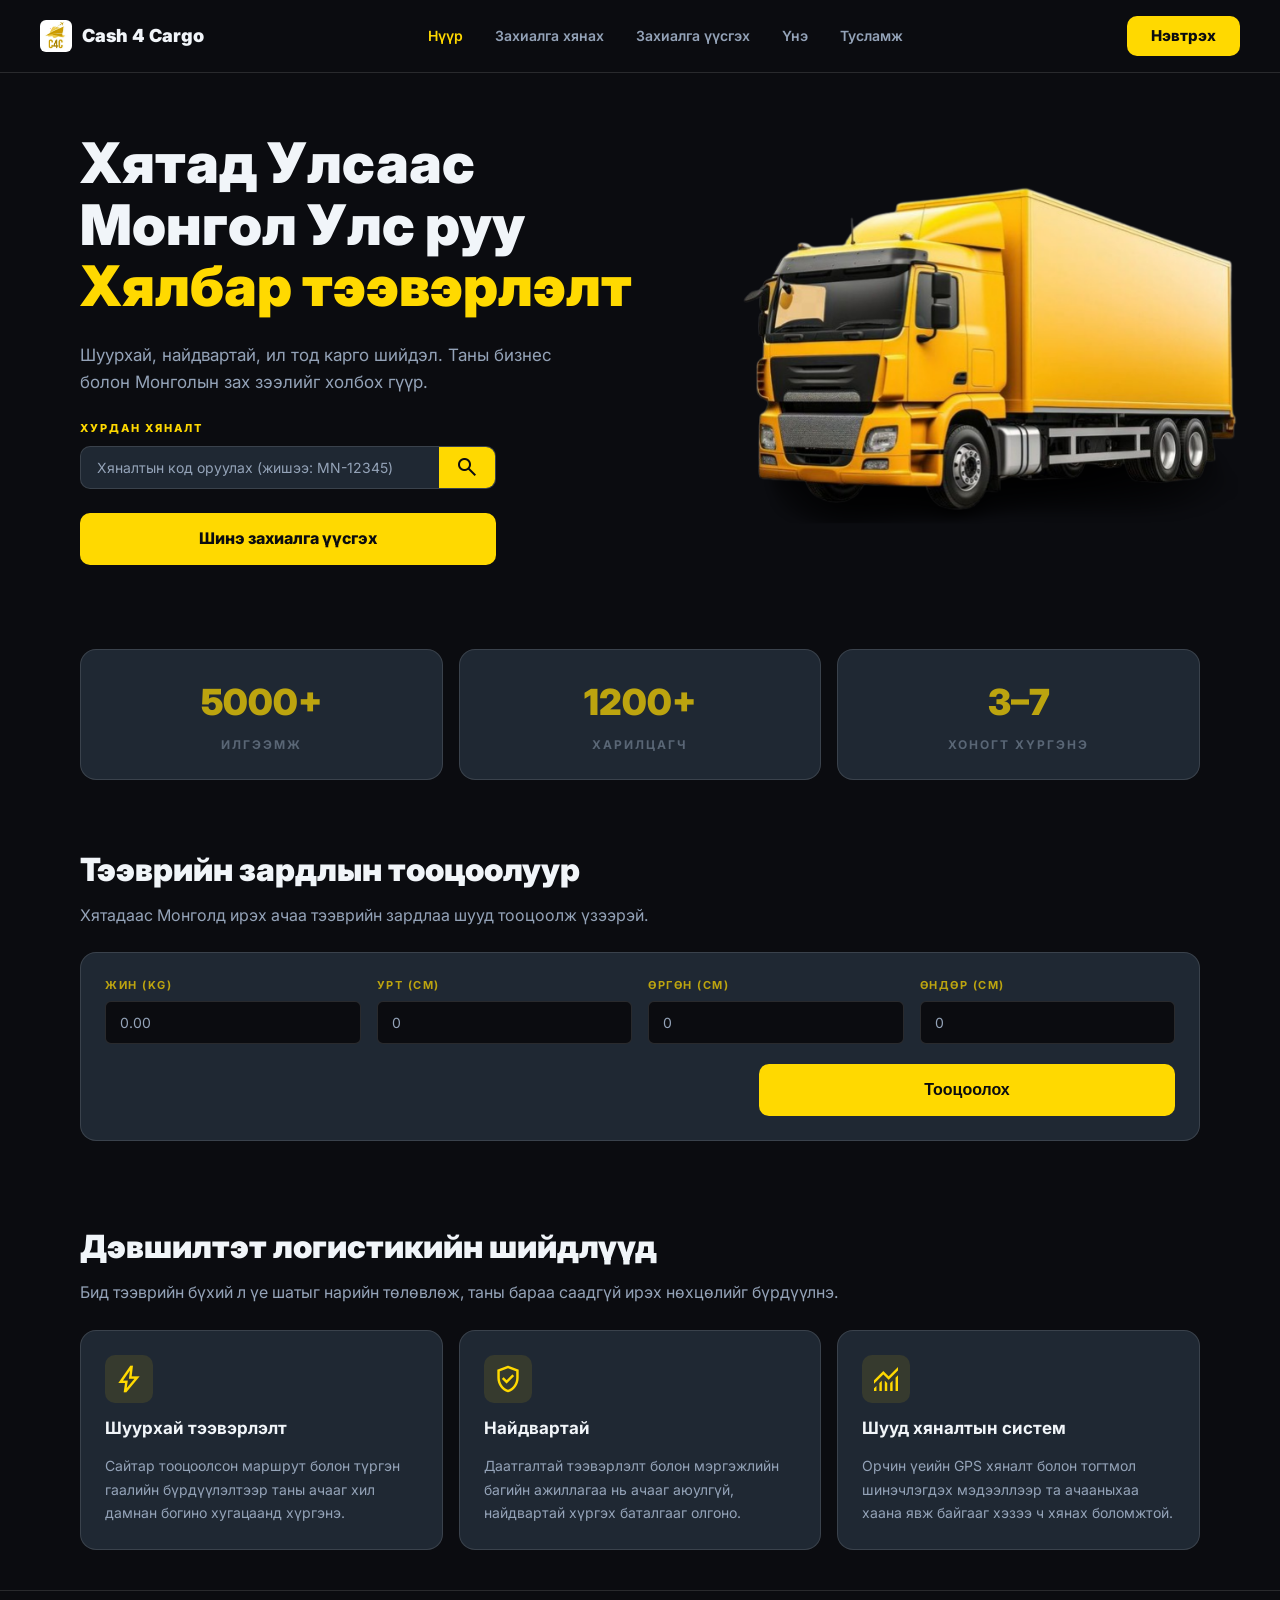
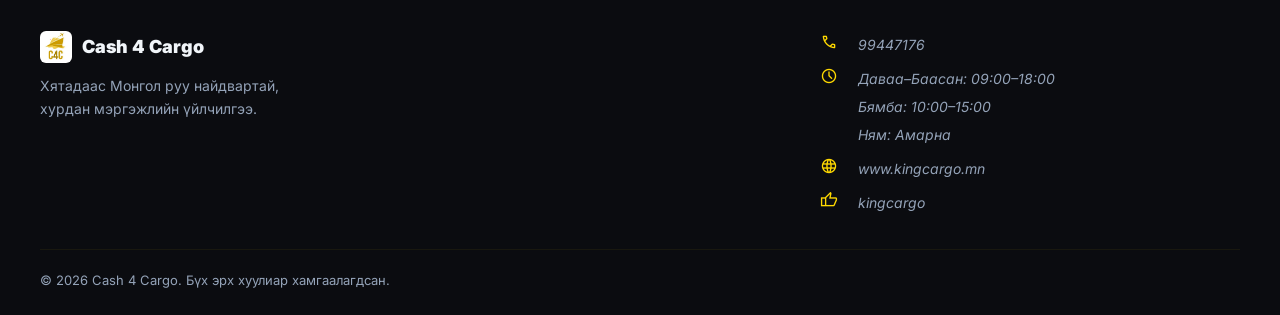
==== commit 213d616d: "SPA bolgoson" ====
--- a/index.html
+++ b/index.html
@@ -1,193 +1,23 @@
 <!DOCTYPE html>
-<html lang="en">
-<head>
-  <meta charset="utf-8" />
-  <meta name="viewport" content="width=device-width, initial-scale=1.0" />
-  <title>Cash 4 Cargo</title>
-  <link rel="stylesheet" href="styles.css" />
-  <link href="https://fonts.googleapis.com/css2?family=Inter:wght@400;500;600;700;900&display=swap" rel="stylesheet" />
-  <link href="https://fonts.googleapis.com/css2?family=Material+Symbols+Outlined:wght,FILL@100..700,0..1&display=swap" rel="stylesheet" />
-</head>
-<body>
+<html lang="mn">
+  <head>
+    <meta charset="utf-8" />
+    <meta name="viewport" content="width=device-width, initial-scale=1.0" />
 
-  <!-- Checkbox toggle for sign-in panel -->
-  <input type="checkbox" id="signin-toggle" hidden />
+    <title>Cash 4 Cargo</title>
 
-  <header>
-    <a href="index.html" class="logo">
-      <span class="logo-icon">
-        <img src="logo.png" alt="Cash 4 Cargo Logo" />
-      </span>
-      Cash 4 Cargo
-    </a>
+    <link rel="stylesheet" href="./components/header.css" />
+    <link rel="stylesheet" href="./components/footer.css" />
+    <link rel="stylesheet" href="./styles.css" />
 
-    <nav>
-      <ul>
-        <li><a href="index.html" class="active">Home</a></li>
-        <li><a href="track.html">Track</a></li>
-        <li><a href="create-order.html">Create Order</a></li>
-        <li><a href="pricing.html">Pricing</a></li>
-        <li><a href="support.html">Support</a></li>
-      </ul>
-    </nav>
+    <link href="https://fonts.googleapis.com/css2?family=Inter:wght@400;500;600;700;900&display=swap" rel="stylesheet" />
+    <link href="https://fonts.googleapis.com/css2?family=Inter:wght@400;500;600;700;900&display=swap" rel="stylesheet" />
+    <link href="https://fonts.googleapis.com/css2?family=Material+Symbols+Outlined:wght,FILL@100..700,0..1&display=swap" rel="stylesheet" />
 
-    <!-- label acts as the Sign In button -->
-    <label for="signin-toggle" class="btn">Sign In</label>
-  </header>
+    <script type="module" src="./app.js"></script>
+  </head>
 
-  <!-- Sign-in panel -->
-  <div class="signin-panel">
-    <label for="signin-toggle" class="signin-close">
-      <span class="material-symbols-outlined">close</span>
-    </label>
-
-    <h2>Sign In</h2>
-
-    <form>
-      <input type="email" placeholder="Email address or mobile number" />
-      <input type="password" placeholder="Password" />
-      <button type="submit" class="btn signin-btn">Log in</button>
-      <a href="#" class="signin-forgot">Forgotten password?</a>
-      <hr />
-      <button type="button" class="btn signin-create">Create new account</button>
-    </form>
-  </div>
-
-  <!-- Backdrop to close panel by clicking outside -->
-  <label for="signin-toggle" class="signin-backdrop"></label>
-
-  <main>
-    <!-- Hero -->
-    <section class="hero">
-      <div class="hero-text">
-        <h1>China to Mongolia <span>Shipping Simplified</span></h1>
-        <p>Fast, secure, and transparent cargo solutions. The bridge between your business and the Mongolian market.</p>
-
-        <div class="track">
-          <label>Quick Track</label>
-          <div class="track-input">
-            <input type="text" placeholder="Enter Tracking Code (e.g. MN-12345)" />
-            <button>
-              <span class="material-symbols-outlined">search</span>
-            </button>
-          </div>
-        </div>
-
-        <a href="#" class="btn big">Create New Order</a>
-      </div>
-
-      <div class="hero-img">
-        <img src="hero-img.png" alt="Cargo warehouse"/>
-      </div>
-    </section>
-
-    <!-- Stats -->
-    <section class="stats">
-      <article class="stat">
-        <strong>5000+</strong>
-        <span>Shipments</span>
-      </article>
-      <article class="stat">
-        <strong>1200+</strong>
-        <span>Clients</span>
-      </article>
-      <article class="stat">
-        <strong>3–7</strong>
-        <span>Delivery Days</span>
-      </article>
-    </section>
-
-    <!-- Calculator -->
-    <section class="calc">
-      <h2>Shipping Price Calculator</h2>
-      <p>Get an instant estimate for your shipment from China to Mongolia.</p>
-
-      <form>
-        <div class="fields">
-          <div class="field">
-            <label for="weight">Weight (kg)</label>
-            <input id="weight" type="number" placeholder="0.00" />
-          </div>
-          <div class="field">
-            <label for="length">Length (cm)</label>
-            <input id="length" type="number" placeholder="0" />
-          </div>
-          <div class="field">
-            <label for="width">Width (cm)</label>
-            <input id="width" type="number" placeholder="0" />
-          </div>
-          <div class="field">
-            <label for="height">Height (cm)</label>
-            <input id="height" type="number" placeholder="0" />
-          </div>
-        </div>
-        <button type="submit" class="btn big">Calculate Quote</button>
-      </form>
-    </section>
-
-    <!-- Services -->
-    <section class="services">
-      <h2>Premium Logistics Services</h2>
-      <p>We've optimized every mile of the journey to ensure your supply chain never stops.</p>
-
-      <div class="cards">
-        <article class="card">
-          <span class="material-symbols-outlined">bolt</span>
-          <h3>Fast Delivery</h3>
-          <p>Optimized routes and priority customs clearance ensure your goods arrive in record time across the border.</p>
-        </article>
-        <article class="card">
-          <span class="material-symbols-outlined">verified_user</span>
-          <h3>Secure Cargo</h3>
-          <p>Full insurance coverage and professional handling protocols for peace of mind from pickup to drop-off.</p>
-        </article>
-        <article class="card">
-          <span class="material-symbols-outlined">monitoring</span>
-          <h3>Real-time Tracking</h3>
-          <p>Advanced GPS monitoring and automated status updates so you always know exactly where your shipment is.</p>
-        </article>
-      </div>
-    </section>
-  </main>
-
-  <footer>
-    <div class="footer-top">
-      <div class="footer-brand">
-        <a href="/" class="logo">
-          <span class="logo-icon">
-            <img src="logo.png" alt="Cash 4 Cargo Logo" />
-          </span>
-          China2MN Cargo
-        </a>
-        <p>The leading logistics provider specializing in seamless trade between China and Mongolia.</p>
-      </div>
-
-      <div class="footer-links">
-        <section>
-          <h4>Solutions</h4>
-          <a href="#">Air Freight</a>
-          <a href="#">Road Transport</a>
-          <a href="#">Warehousing</a>
-        </section>
-        <section>
-          <h4>Company</h4>
-          <a href="#">About Us</a>
-          <a href="#">Contact</a>
-          <a href="#">Careers</a>
-        </section>
-        <section>
-          <h4>Legal</h4>
-          <a href="#">Privacy Policy</a>
-          <a href="#">Terms of Service</a>
-          <a href="#">Cookie Policy</a>
-        </section>
-      </div>
-    </div>
-
-    <div class="footer-bottom">
-      <small>© 2026 China2MN Cargo. All rights reserved.</small>
-    </div>
-  </footer>
-
-</body>
+  <body>
+    <div id="app"></div>
+  </body>
 </html>
--- a/components/header.css
+++ b/components/header.css
@@ -0,0 +1,226 @@
+/* header, nav 2iin style*/
+
+header {
+  display: flex;
+  align-items: center;
+  justify-content: space-between;
+  gap: 2rem;
+  padding: 16px var(--space-page);
+  background: var(--color-bg);
+  border-bottom: 1px solid var(--border-default);
+  position: sticky;
+  top: 0;
+  z-index: 50;
+}
+
+header nav {
+  display: none;
+}
+
+header nav ul {
+  list-style: none;
+  display: flex;
+  gap: 32px;
+}
+
+header nav ul li a {
+  font-size: 14px;
+  font-weight: 600;
+  color: var(--color-muted);
+  transition: color 0.2s;
+}
+
+header nav ul a:hover,
+header nav ul a.active {
+  color: var(--color-yellow);
+}
+
+/* --- Утасны хэмжээ: доод navbar --- */
+@media (max-width: 767px) {
+
+  header nav {
+    display: flex;
+    position: fixed;
+    bottom: 0;
+    left: 0;
+    right: 0;
+    z-index: 100;
+    background: var(--color-bg);
+    border-top: 1px solid var(--border-default);
+  }
+
+  header nav ul {
+    width: 100%;
+    justify-content: space-around;
+    gap: 0;
+  }
+
+  header nav ul li a {
+    display: flex;
+    align-items: center;
+    justify-content: center;
+    padding: 14px 0;
+    font-size: 12px;
+  }
+
+}
+
+/* --- Том дэлгэц: дээд navbar --- */
+@media (min-width: 768px) {
+  header nav {
+    display: flex;
+  }
+}
+
+/* =============================================
+   SIGN-IN PANEL
+   ============================================= */
+
+.signin-backdrop {
+  display: none;
+  position: fixed;
+  inset: 0;
+  z-index: 90;
+  background: rgba(0, 0, 0, 0.6);
+  backdrop-filter: blur(2px);
+  -webkit-backdrop-filter: blur(2px);
+}
+
+.signin-panel {
+  position: fixed;
+  top: 72px;
+  right: var(--space-page);
+  z-index: 100;
+  width: 340px;
+  background: var(--color-surface);
+  border: 1px solid var(--border-default);
+  border-radius: var(--radius-lg);
+  padding: 28px 24px 24px;
+  display: flex;
+  flex-direction: column;
+  gap: 20px;
+
+  /* Hidden by default */
+  opacity: 0;
+  pointer-events: none;
+  transform: translateY(-8px);
+  transition: opacity 0.2s, transform 0.2s;
+}
+
+#signin-toggle:checked ~ .signin-panel {
+  opacity: 1;
+  pointer-events: all;
+  transform: translateY(0);
+}
+
+#signin-toggle:checked ~ .signin-backdrop {
+  display: block;
+}
+
+.signin-close {
+  position: absolute;
+  top: 14px;
+  right: 14px;
+  display: flex;
+  align-items: center;
+  justify-content: center;
+  width: 32px;
+  height: 32px;
+  border-radius: 50%;
+  cursor: pointer;
+  color: var(--color-muted);
+  transition: background 0.15s, color 0.15s;
+}
+
+.signin-close:hover {
+  background: var(--color-yellow-dim);
+  color: var(--color-yellow);
+}
+
+.signin-panel h2 {
+  font-size: 1.3rem;
+  font-weight: 800;
+  letter-spacing: -0.02em;
+}
+
+.signin-panel form {
+  display: flex;
+  flex-direction: column;
+  gap: 12px;
+}
+
+.signin-panel form input {
+  width: 100%;
+  height: 48px;
+  padding: 0 14px;
+  background: var(--input-bg);
+  border: 1px solid var(--input-border);
+  border-radius: var(--radius-md);
+  color: var(--color-text);
+  font-family: var(--font-base);
+  font-size: 14px;
+  outline: none;
+  transition: border-color 0.2s, box-shadow 0.2s;
+}
+
+.signin-panel form input::placeholder {
+  color: var(--color-muted);
+  opacity: 0.6;
+}
+
+.signin-panel form input:focus {
+  border-color: var(--border-accent);
+  box-shadow: 0 0 0 3px rgba(255, 217, 0, 0.12);
+}
+
+.signin-btn {
+  width: 100%;
+  height: 48px;
+  font-size: 15px;
+  border-radius: var(--radius-md);
+  margin-top: 4px;
+}
+
+.signin-forgot {
+  text-align: center;
+  font-size: 13px;
+  font-weight: 600;
+  color: var(--color-muted);
+  transition: color 0.2s;
+}
+
+.signin-forgot:hover {
+  color: var(--color-yellow);
+}
+
+.signin-panel hr {
+  border: none;
+  border-top: 1px solid var(--border-default);
+  margin: 4px 0;
+}
+
+.signin-create {
+  width: 100%;
+  height: 48px;
+  font-size: 14px;
+  background: transparent;
+  color: var(--color-yellow);
+  border: 1.5px solid var(--color-yellow);
+  border-radius: var(--radius-md);
+  font-weight: 700;
+  cursor: pointer;
+  transition: background 0.2s, color 0.2s;
+}
+
+.signin-create:hover {
+  background: var(--color-yellow);
+  color: var(--color-bg);
+}
+
+@media (max-width: 480px) {
+  .signin-panel {
+    right: 12px;
+    left: 12px;
+    width: auto;
+  }
+}
--- a/components/footer.css
+++ b/components/footer.css
@@ -0,0 +1,98 @@
+footer {
+  border-top: 1px solid var(--border-default);
+  padding: 40px var(--space-page) 24px;
+}
+
+.footer-top {
+  display: flex;
+  flex-direction: column;
+  gap: 32px;
+  max-width: 1200px;
+  margin: 0 auto 32px;
+}
+
+@media (min-width: 960px) {
+  .footer-top {
+    flex-direction: row;
+    justify-content: space-between;
+    align-items: flex-start;
+  }
+}
+
+.footer-brand {
+  max-width: 260px;
+  display: flex;
+  flex-direction: column;
+  gap: 12px;
+}
+
+.footer-brand p {
+  color: var(--color-muted);
+  font-size: 14px;
+}
+
+.footer-contact {
+  display: flex;
+  flex-direction: column;
+  gap: 26px;
+  width: 35%;
+  min-width: 240px;
+}
+
+.footer-contact ul {
+  list-style: none;
+  display: flex;
+  flex-direction: column;
+  gap: 6px;
+}
+
+.footer-contact-item {
+  display: flex;
+  align-items: flex-start;
+  gap: 20px;
+}
+
+.footer-contact-item .material-symbols-outlined {
+  font-size: 18px;
+  color: var(--color-yellow);
+  flex-shrink: 0;
+  margin-top: 2px;
+}
+
+.footer-contact-item p {
+  color: var(--color-muted);
+  font-size: 14px;
+  line-height: 2;
+}
+
+.footer-contact-item a {
+  color: var(--color-muted);
+  transition: color 0.2s;
+}
+
+.footer-contact-item a:hover {
+  color: var(--color-yellow);
+}
+
+.footer-bottom {
+  display: flex;
+  flex-direction: column;
+  align-items: center;
+  gap: 12px;
+  padding-top: 20px;
+  border-top: 1px solid var(--border-footer-faint);
+  max-width: 1200px;
+  margin: 0 auto;
+}
+
+@media (min-width: 640px) {
+  .footer-bottom {
+    flex-direction: row;
+    justify-content: space-between;
+  }
+}
+
+.footer-bottom small {
+  font-size: 13px;
+  color: var(--color-muted);
+}
--- a/styles.css
+++ b/styles.css
@@ -1,7 +1,3 @@
-/* =============================================
-   VARIABLES
-   ============================================= */
-
 :root {
   /* Colors */
   --color-yellow:           #ffd900;
@@ -15,7 +11,7 @@
   --color-text:    #f1f5f9;
   --color-muted:   #94a3b8;
 
-  /* Borders */
+  /* Borders — --border-accent reused for focus, hover, active states */
   --border-default:      rgba(255, 255, 255, 0.12);
   --border-accent:       var(--color-yellow);
   --border-footer-faint: rgba(255, 217, 0, 0.06);
@@ -24,12 +20,12 @@
   --font-base: 'Inter', sans-serif;
 
   /* Radii */
-  --radius-sm: 6px;
-  --radius-md: 10px;
-  --radius-lg: 16px;
+  --radius-sm:   6px;
+  --radius-md:   10px;
+  --radius-lg:   16px;
 
   /* Spacing */
-  --space-page: 40px;
+  --space-page:  40px;
 
   /* Button */
   --btn-height:        40px;
@@ -62,7 +58,7 @@
   --stat-bg:           var(--color-surface);
   --stat-border:       var(--border-default);
   --stat-border-hover: var(--border-accent);
-  --stat-number-color: rgba(255, 210, 0, 0.75);
+  --stat-number-color: rgba(255, 217, 0, 0.45);
   --stat-label-color:  rgba(148, 163, 184, 0.50);
   --stat-radius:       var(--radius-lg);
 
@@ -71,11 +67,6 @@
   --input-border: var(--border-default);
   --input-radius: var(--radius-sm);
 }
-
-
-/* =============================================
-   RESET — remove default browser spacing
-   ============================================= */
 
 * {
   box-sizing: border-box;
@@ -100,33 +91,27 @@
   max-width: 100%;
 }
 
-
-/* =============================================
-   BUTTON
-   ============================================= */
+/* === Button === */
 
 .btn {
   display: inline-flex;
   align-items: center;
   justify-content: center;
-  height: var(--btn-height);
-  padding: var(--btn-padding);
   background: var(--btn-bg);
   color: var(--btn-color);
   border: none;
   border-radius: var(--btn-radius);
-  font-family: inherit;
+  font-weight: 800;
   font-size: var(--btn-font-size);
-  font-weight: 800;
+  padding: var(--btn-padding);
+  height: var(--btn-height);
   cursor: pointer;
-  transition: opacity 0.2s;
 }
 
 .btn:hover {
   opacity: var(--btn-hover-opacity);
 }
 
-/* Bigger version of the button */
 .btn.big {
   height: var(--btn-height-big);
   font-size: var(--btn-font-size-big);
@@ -134,10 +119,7 @@
   max-width: 26rem;
 }
 
-
-/* =============================================
-   LOGO
-   ============================================= */
+/* === Logo === */
 
 .logo {
   display: flex;
@@ -163,685 +145,4 @@
   width: 100%;
   height: 100%;
   object-fit: cover;
-}
-
-
-/* =============================================
-   HEADER
-   ============================================= */
-
-header {
-  display: flex;
-  align-items: center;
-  justify-content: space-between;
-  gap: 2rem;
-  padding: 16px var(--space-page);
-  background: var(--color-bg);
-  border-bottom: 1px solid var(--border-default);
-  position: sticky;
-  top: 0;
-  z-index: 50;
-}
-
-/* Hide nav by default — shown on desktop below */
-header nav {
-  display: none;
-}
-
-header nav ul {
-  list-style: none;
-  display: flex;
-  gap: 32px;
-}
-
-header nav ul li a {
-  font-size: 14px;
-  font-weight: 600;
-  color: var(--color-muted);
-  transition: color 0.2s;
-}
-
-header nav ul a:hover,
-header nav ul a.active {
-  color: var(--color-yellow);
-}
-
-/* On mobile: nav sticks to the bottom of the screen */
-@media (max-width: 767px) {
-  header nav {
-    display: flex;
-    position: fixed;
-    bottom: 0;
-    left: 0;
-    right: 0;
-    z-index: 100;
-    background: var(--color-bg);
-    border-top: 1px solid var(--border-default);
-    padding: 0;
-  }
-
-  header nav ul {
-    width: 100%;
-    justify-content: space-around;
-    gap: 0;
-  }
-
-  header nav ul li a {
-    display: flex;
-    align-items: center;
-    justify-content: center;
-    padding: 14px 0;
-    font-size: 12px;
-  }
-}
-
-/* On desktop: show nav in the header */
-@media (min-width: 768px) {
-  header nav {
-    display: flex;
-  }
-}
-
-
-/* =============================================
-   SIGN-IN PANEL
-   ============================================= */
-
-/* Dark overlay behind the panel */
-.signin-backdrop {
-  display: none;
-  position: fixed;
-  inset: 0;
-  z-index: 90;
-  cursor: default;
-  background: rgba(0, 0, 0, 0.6);
-  backdrop-filter: blur(2px);
-  -webkit-backdrop-filter: blur(2px);
-}
-
-/* Panel — hidden by default, appears top-right */
-.signin-panel {
-  position: fixed;
-  top: 72px;
-  right: var(--space-page);
-  z-index: 100;
-  width: 340px;
-  background: var(--color-surface);
-  border: 1px solid var(--border-default);
-  border-radius: var(--radius-lg);
-  padding: 28px 24px 24px;
-  display: flex;
-  flex-direction: column;
-  gap: 20px;
-
-  /* Hidden state — invisible and unclickable */
-  opacity: 0;
-  pointer-events: none;
-  transform: translateY(-8px);
-  transition: opacity 0.2s, transform 0.2s;
-}
-
-/* Show panel and backdrop when checkbox is checked */
-#signin-toggle:checked ~ .signin-panel {
-  opacity: 1;
-  pointer-events: all;
-  transform: translateY(0);
-}
-
-#signin-toggle:checked ~ .signin-backdrop {
-  display: block;
-}
-
-/* X button to close the panel */
-.signin-close {
-  position: absolute;
-  top: 14px;
-  right: 14px;
-  display: flex;
-  align-items: center;
-  justify-content: center;
-  width: 32px;
-  height: 32px;
-  border-radius: 50%;
-  cursor: pointer;
-  color: var(--color-muted);
-  transition: background 0.15s, color 0.15s;
-}
-
-.signin-close:hover {
-  background: var(--color-yellow-dim);
-  color: var(--color-yellow);
-}
-
-.signin-panel h2 {
-  font-size: 1.3rem;
-  font-weight: 800;
-  letter-spacing: -0.02em;
-}
-
-/* Form inside the panel */
-.signin-panel form {
-  display: flex;
-  flex-direction: column;
-  gap: 12px;
-}
-
-.signin-panel form input {
-  width: 100%;
-  height: 48px;
-  padding: 0 14px;
-  background: var(--input-bg);
-  border: 1px solid var(--input-border);
-  border-radius: var(--radius-md);
-  color: var(--color-text);
-  font-family: var(--font-base);
-  font-size: 14px;
-  outline: none;
-  transition: border-color 0.2s, box-shadow 0.2s;
-}
-
-.signin-panel form input::placeholder {
-  color: var(--color-muted);
-  opacity: 0.6;
-}
-
-.signin-panel form input:focus {
-  border-color: var(--border-accent);
-  box-shadow: 0 0 0 3px rgba(255, 217, 0, 0.12);
-}
-
-/* Log in button */
-.signin-btn {
-  width: 100%;
-  height: 48px;
-  font-size: 15px;
-  border-radius: var(--radius-md);
-  margin-top: 4px;
-}
-
-/* Forgotten password link */
-.signin-forgot {
-  text-align: center;
-  font-size: 13px;
-  font-weight: 600;
-  color: var(--color-muted);
-  text-decoration: none;
-  transition: color 0.2s;
-}
-
-.signin-forgot:hover {
-  color: var(--color-yellow);
-}
-
-/* Thin line separating login and register */
-.signin-panel hr {
-  border: none;
-  border-top: 1px solid var(--border-default);
-  margin: 4px 0;
-}
-
-/* Create new account button */
-.signin-create {
-  width: 100%;
-  height: 48px;
-  font-size: 14px;
-  background: transparent;
-  color: var(--color-yellow);
-  border: 1.5px solid var(--color-yellow);
-  border-radius: var(--radius-md);
-  font-weight: 700;
-  cursor: pointer;
-  transition: background 0.2s, color 0.2s;
-}
-
-.signin-create:hover {
-  background: var(--color-yellow);
-  color: var(--color-bg);
-}
-
-/* On small screens: panel takes full width */
-@media (max-width: 480px) {
-  .signin-panel {
-    right: 12px;
-    left: 12px;
-    width: auto;
-  }
-}
-
-
-/* =============================================
-   HERO
-   ============================================= */
-
-.hero {
-  display: flex;
-  flex-direction: column;
-  gap: 40px;
-  padding: 60px var(--space-page);
-  max-width: 1200px;
-  margin: 0 auto;
-}
-
-/* Side by side on wide screens */
-@media (min-width: 960px) {
-  .hero {
-    flex-direction: row;
-    align-items: center;
-  }
-}
-
-.hero-text {
-  flex: 1;
-  display: flex;
-  flex-direction: column;
-  gap: 24px;
-}
-
-.hero-text h1 {
-  font-size: 56px;
-  font-weight: 900;
-  line-height: 1.1;
-}
-
-/* Yellow highlighted words in the title */
-.hero-text h1 span {
-  color: var(--color-yellow);
-}
-
-.hero-text > p {
-  font-size: 17px;
-  color: var(--color-muted);
-  max-width: 500px;
-}
-
-/* "QUICK TRACK" label above the input */
-.track label {
-  display: block;
-  font-size: 11px;
-  font-weight: 800;
-  text-transform: uppercase;
-  letter-spacing: 2px;
-  color: var(--color-yellow);
-  margin-bottom: 8px;
-}
-
-/* Tracking code input + search button */
-.track-input {
-  display: flex;
-  width: 100%;
-  max-width: 26rem;
-  border: 1px solid var(--border-default);
-  border-radius: var(--radius-md);
-  overflow: hidden;
-  background: var(--color-surface);
-}
-
-.track-input:focus-within {
-  border-color: var(--border-accent);
-}
-
-.track-input input {
-  flex: 1;
-  background: none;
-  border: none;
-  outline: none;
-  padding: 12px 16px;
-  font-family: inherit;
-  font-size: 14px;
-  color: var(--color-text);
-}
-
-.track-input input::placeholder {
-  color: var(--color-muted);
-}
-
-.track-input button {
-  display: flex;
-  align-items: center;
-  padding: 0 16px;
-  background: var(--color-yellow);
-  color: var(--color-bg);
-  border: none;
-  cursor: pointer;
-}
-
-/* Hero image on the right */
-.hero-img {
-  flex: 1;
-}
-
-.hero-img img {
-  width: 100%;
-  aspect-ratio: 4/3;
-  object-fit: cover;
-  border-radius: var(--radius-lg);
-  border: 1px solid var(--border-default);
-}
-
-
-/* =============================================
-   STATS
-   ============================================= */
-
-.stats {
-  display: grid;
-  grid-template-columns: repeat(3, 1fr); /* 3 columns on desktop */
-  gap: 16px;
-  padding: 24px var(--space-page);
-  max-width: 1200px;
-  margin: 0 auto;
-}
-
-/* 1 column on mobile */
-@media (max-width: 767px) {
-  .stats {
-    grid-template-columns: 1fr;
-  }
-}
-
-.stat {
-  display: flex;
-  flex-direction: column;
-  align-items: center;
-  gap: 4px;
-  padding: 24px;
-  text-align: center;
-  background: var(--stat-bg);
-  border: 1px solid var(--stat-border);
-  border-radius: var(--stat-radius);
-  cursor: default;
-  transition: border-color 0.2s, transform 0.2s;
-}
-
-.stat:hover {
-  border-color: var(--stat-border-hover);
-  transform: translateY(-3px);
-}
-
-/* Big number e.g. "5000+" */
-.stat strong {
-  font-size: 36px;
-  font-weight: 900;
-  color: var(--stat-number-color);
-  transition: color 0.2s, font-size 0.2s;
-}
-
-.stat:hover strong {
-  color: var(--color-yellow);
-  font-size: 42px;
-}
-
-/* Label below the number e.g. "SHIPMENTS" */
-.stat span {
-  font-size: 12px;
-  font-weight: 700;
-  text-transform: uppercase;
-  letter-spacing: 2px;
-  color: var(--stat-label-color);
-  transition: color 0.2s;
-}
-
-.stat:hover span {
-  color: var(--color-yellow);
-}
-
-
-/* =============================================
-   CALCULATOR
-   ============================================= */
-
-.calc {
-  padding: 40px var(--space-page);
-  max-width: 1200px;
-  margin: 0 auto;
-}
-
-.calc h2 {
-  font-size: 32px;
-  font-weight: 900;
-  margin-bottom: 8px;
-}
-
-.calc > p {
-  color: var(--color-muted);
-  margin-bottom: 24px;
-}
-
-.calc form {
-  background: var(--color-surface);
-  border: 1px solid var(--border-default);
-  border-radius: var(--radius-lg);
-  padding: 24px;
-}
-
-/* Input fields grid */
-.fields {
-  display: grid;
-  grid-template-columns: 1fr; /* 1 column on mobile */
-  gap: 16px;
-  margin-bottom: 20px;
-}
-
-@media (min-width: 640px) {
-  .fields {
-    grid-template-columns: repeat(2, 1fr); /* 2 columns on tablet */
-  }
-}
-
-@media (min-width: 960px) {
-  .fields {
-    grid-template-columns: repeat(4, 1fr); /* 4 columns on desktop */
-  }
-}
-
-.field {
-  display: flex;
-  flex-direction: column;
-  gap: 6px;
-}
-
-/* Small uppercase label above each input */
-.field label {
-  font-size: 11px;
-  font-weight: 700;
-  text-transform: uppercase;
-  letter-spacing: 1.5px;
-  color: var(--color-yellow-label);
-}
-
-.field input {
-  background: var(--input-bg);
-  border: 1px solid var(--input-border);
-  border-radius: var(--input-radius);
-  padding: 12px 14px;
-  font-family: inherit;
-  font-size: 14px;
-  color: var(--color-text);
-  outline: none;
-  transition: border-color 0.2s;
-}
-
-.field input:focus {
-  border-color: var(--border-accent);
-}
-
-.field input::placeholder {
-  color: var(--color-muted);
-}
-
-/* Push the button to the right */
-.calc form .btn {
-  display: flex;
-  margin-left: auto;
-}
-
-
-/* =============================================
-   SERVICES
-   ============================================= */
-
-.services {
-  padding: 40px var(--space-page);
-  max-width: 1200px;
-  margin: 0 auto;
-}
-
-.services h2 {
-  font-size: 32px;
-  font-weight: 900;
-  margin-bottom: 8px;
-}
-
-.services > p {
-  color: var(--color-muted);
-  margin-bottom: 24px;
-}
-
-/* Service cards grid */
-.cards {
-  display: grid;
-  grid-template-columns: 1fr;
-  gap: 16px;
-}
-
-@media (min-width: 640px) {
-  .cards {
-    grid-template-columns: repeat(2, 1fr);
-  }
-}
-
-@media (min-width: 960px) {
-  .cards {
-    grid-template-columns: repeat(3, 1fr);
-  }
-}
-
-.card {
-  display: flex;
-  flex-direction: column;
-  gap: 12px;
-  padding: 24px;
-  background: var(--card-bg);
-  border: 1px solid var(--card-border);
-  border-radius: var(--card-radius);
-  transition: border-color 0.2s;
-}
-
-.card:hover {
-  border-color: var(--card-border-hover);
-}
-
-/* Icon in a yellow-tinted box */
-.card span {
-  font-size: 32px;
-  color: var(--card-icon-color);
-  background: var(--card-icon-bg);
-  border-radius: var(--radius-md);
-  padding: 8px;
-  width: fit-content;
-  transition: background 0.2s, color 0.2s;
-}
-
-/* Icon turns yellow on hover */
-.card:hover span {
-  background: var(--card-icon-bg-hover);
-  color: var(--card-icon-color-hover);
-}
-
-.card h3 {
-  font-size: 17px;
-  font-weight: 700;
-}
-
-.card p {
-  color: var(--color-muted);
-  font-size: 14px;
-  line-height: 1.7;
-}
-
-
-/* =============================================
-   FOOTER
-   ============================================= */
-
-footer {
-  border-top: 1px solid var(--border-default);
-  padding: 40px var(--space-page) 24px;
-}
-
-.footer-top {
-  display: flex;
-  flex-direction: column;
-  gap: 32px;
-  max-width: 1200px;
-  margin: 0 auto 32px;
-}
-
-/* Logo + links side by side on desktop */
-@media (min-width: 960px) {
-  .footer-top {
-    flex-direction: row;
-    justify-content: space-between;
-  }
-}
-
-.footer-brand {
-  max-width: 300px;
-  display: flex;
-  flex-direction: column;
-  gap: 12px;
-}
-
-.footer-brand p {
-  color: var(--color-muted);
-  font-size: 14px;
-}
-
-/* 3 link columns */
-.footer-links {
-  display: grid;
-  grid-template-columns: repeat(3, 1fr);
-  gap: 24px 40px;
-}
-
-.footer-links h4 {
-  font-size: 14px;
-  font-weight: 700;
-  margin-bottom: 12px;
-}
-
-.footer-links a {
-  display: block;
-  color: var(--color-muted);
-  font-size: 14px;
-  margin-bottom: 8px;
-  transition: color 0.2s;
-}
-
-.footer-links a:hover {
-  color: var(--color-yellow);
-}
-
-/* Bottom bar with copyright */
-.footer-bottom {
-  display: flex;
-  flex-direction: column;
-  align-items: center;
-  gap: 12px;
-  padding-top: 20px;
-  border-top: 1px solid var(--border-footer-faint);
-  max-width: 1200px;
-  margin: 0 auto;
-}
-
-@media (min-width: 640px) {
-  .footer-bottom {
-    flex-direction: row;
-    justify-content: space-between;
-  }
-}
-
-.footer-bottom small {
-  font-size: 13px;
-  color: var(--color-muted);
 }
